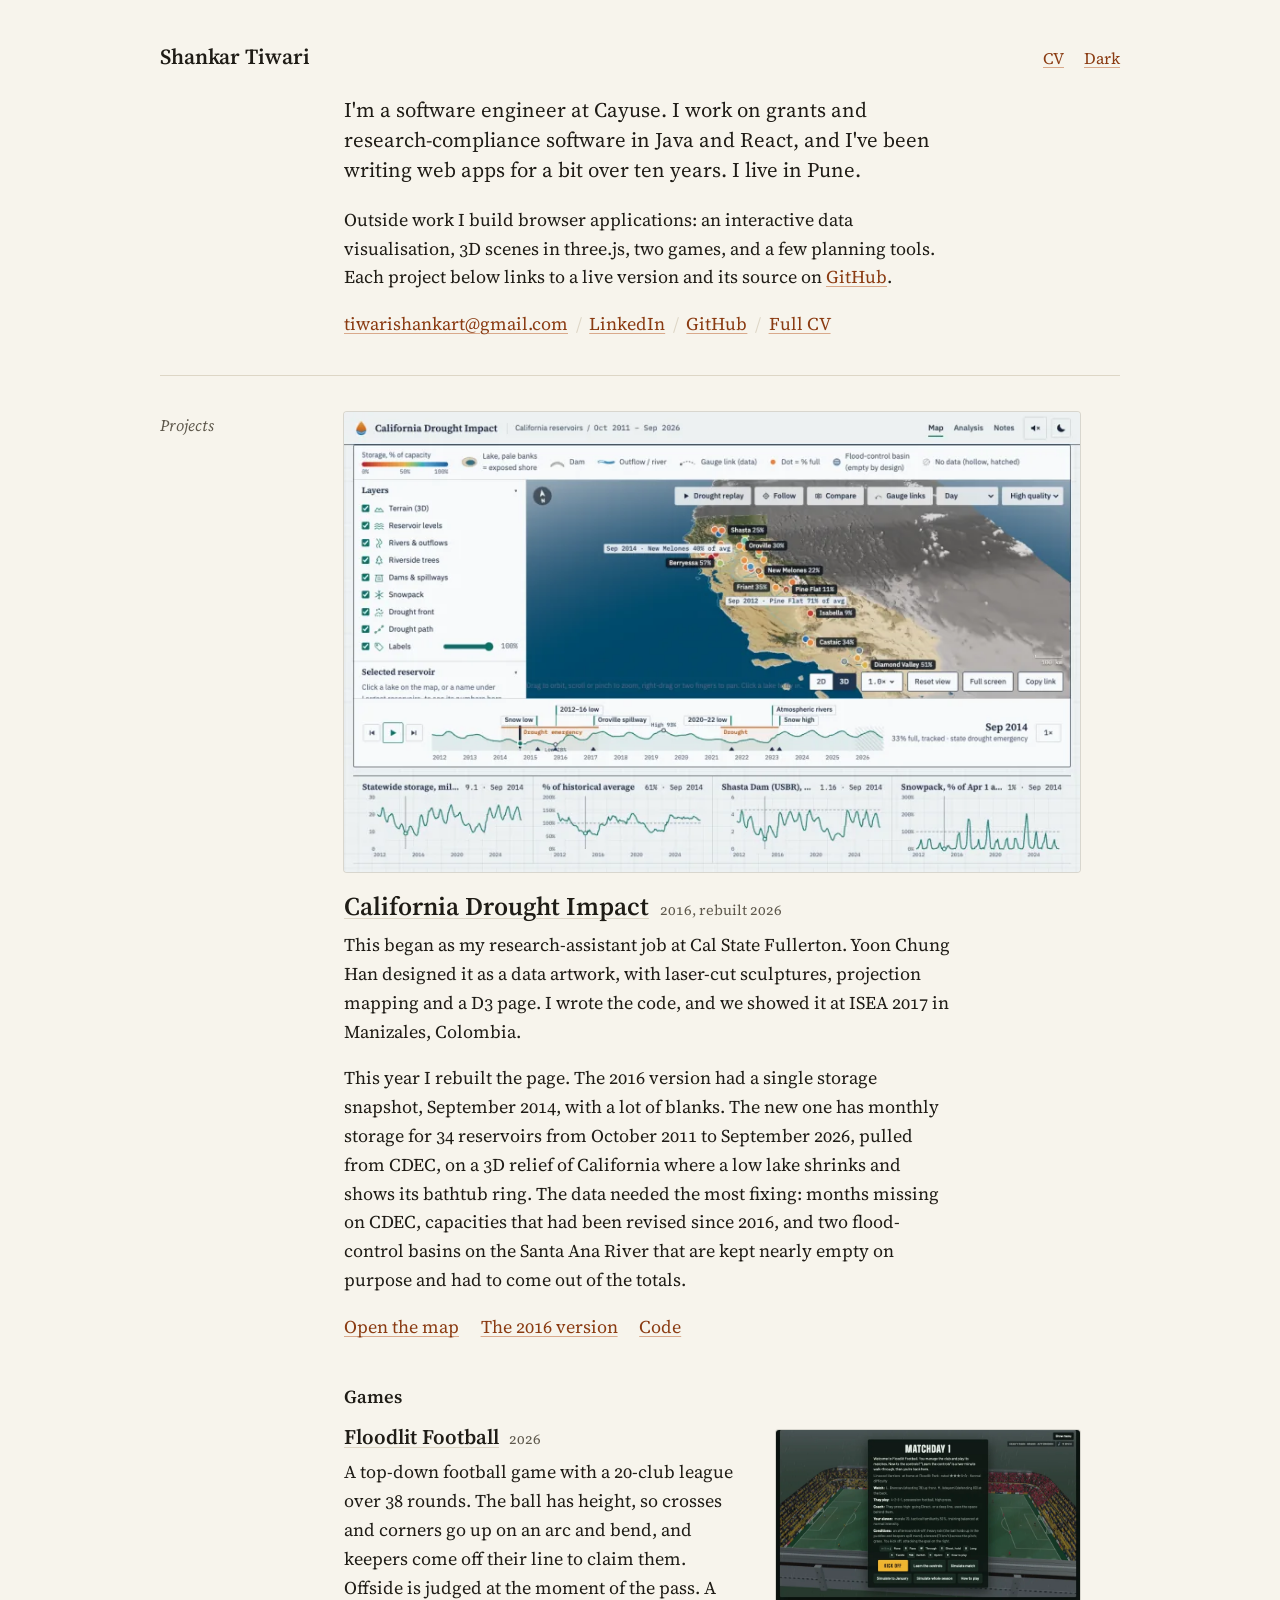
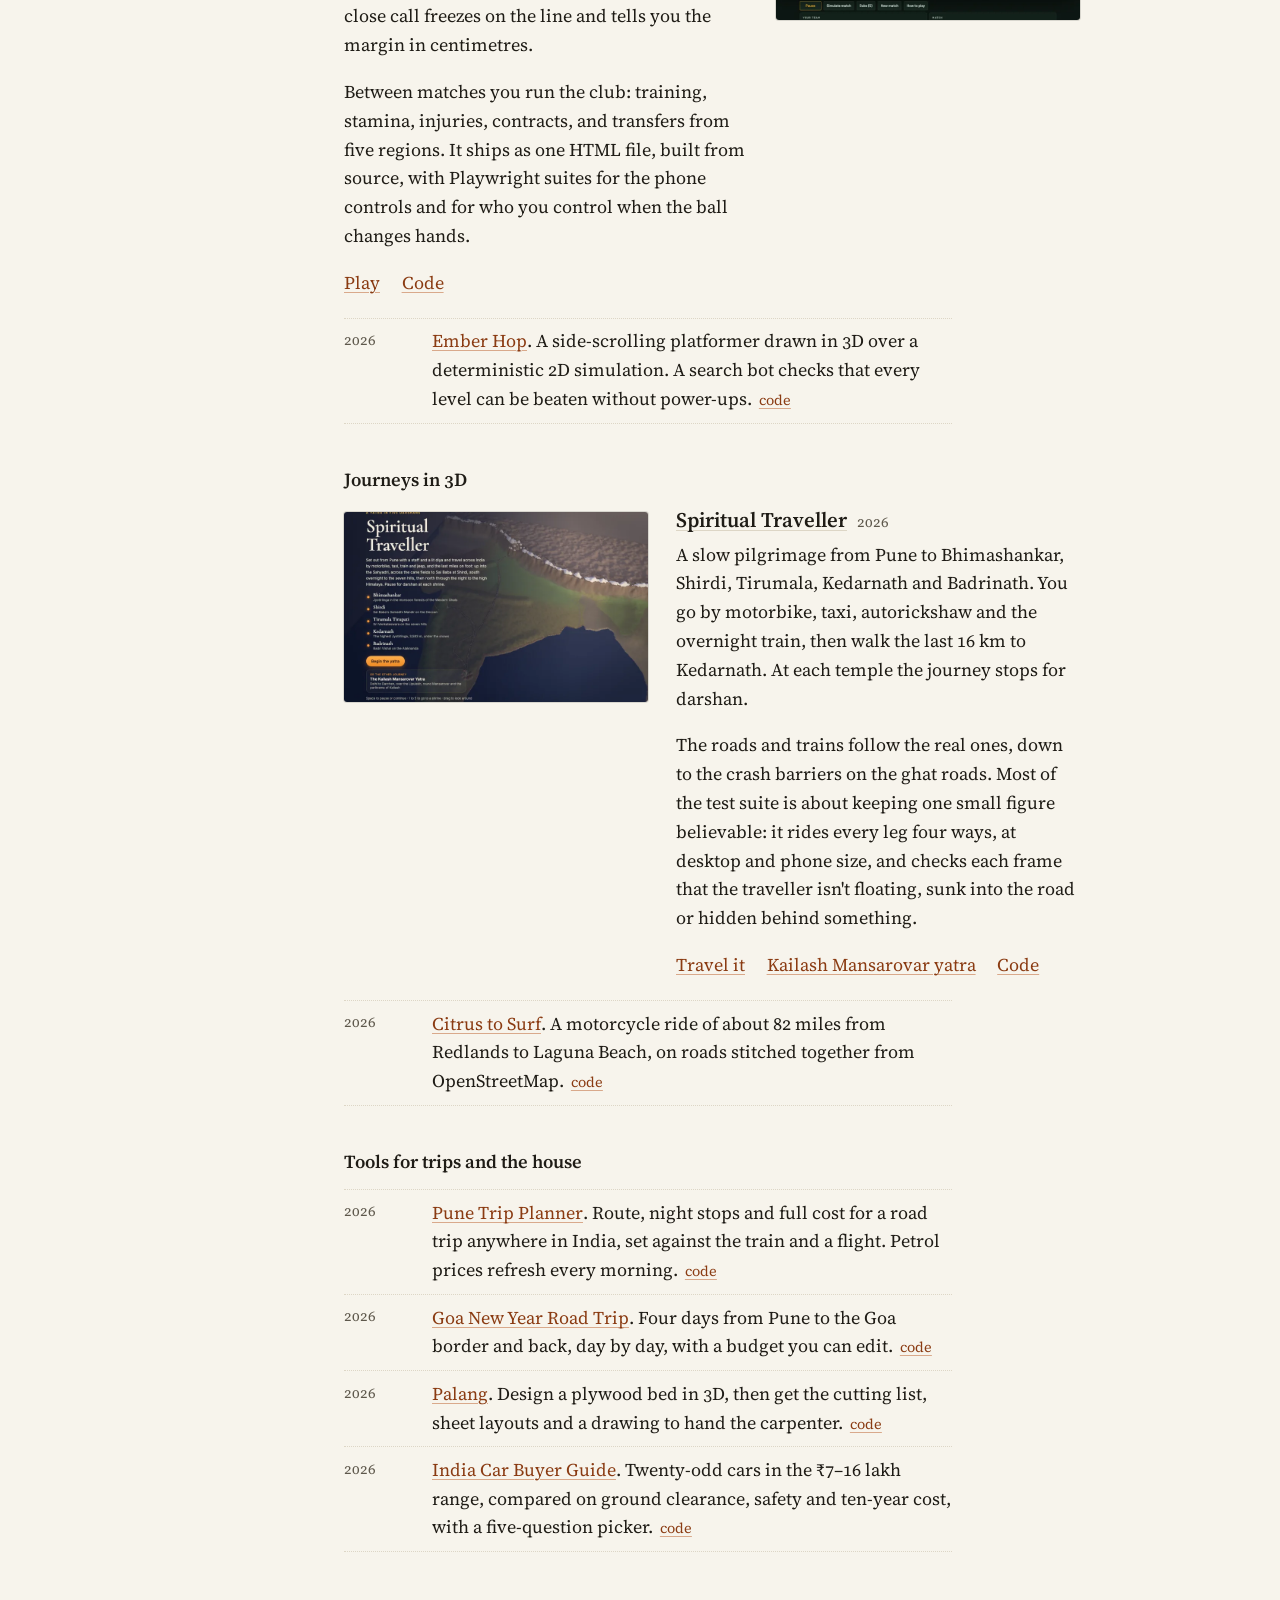
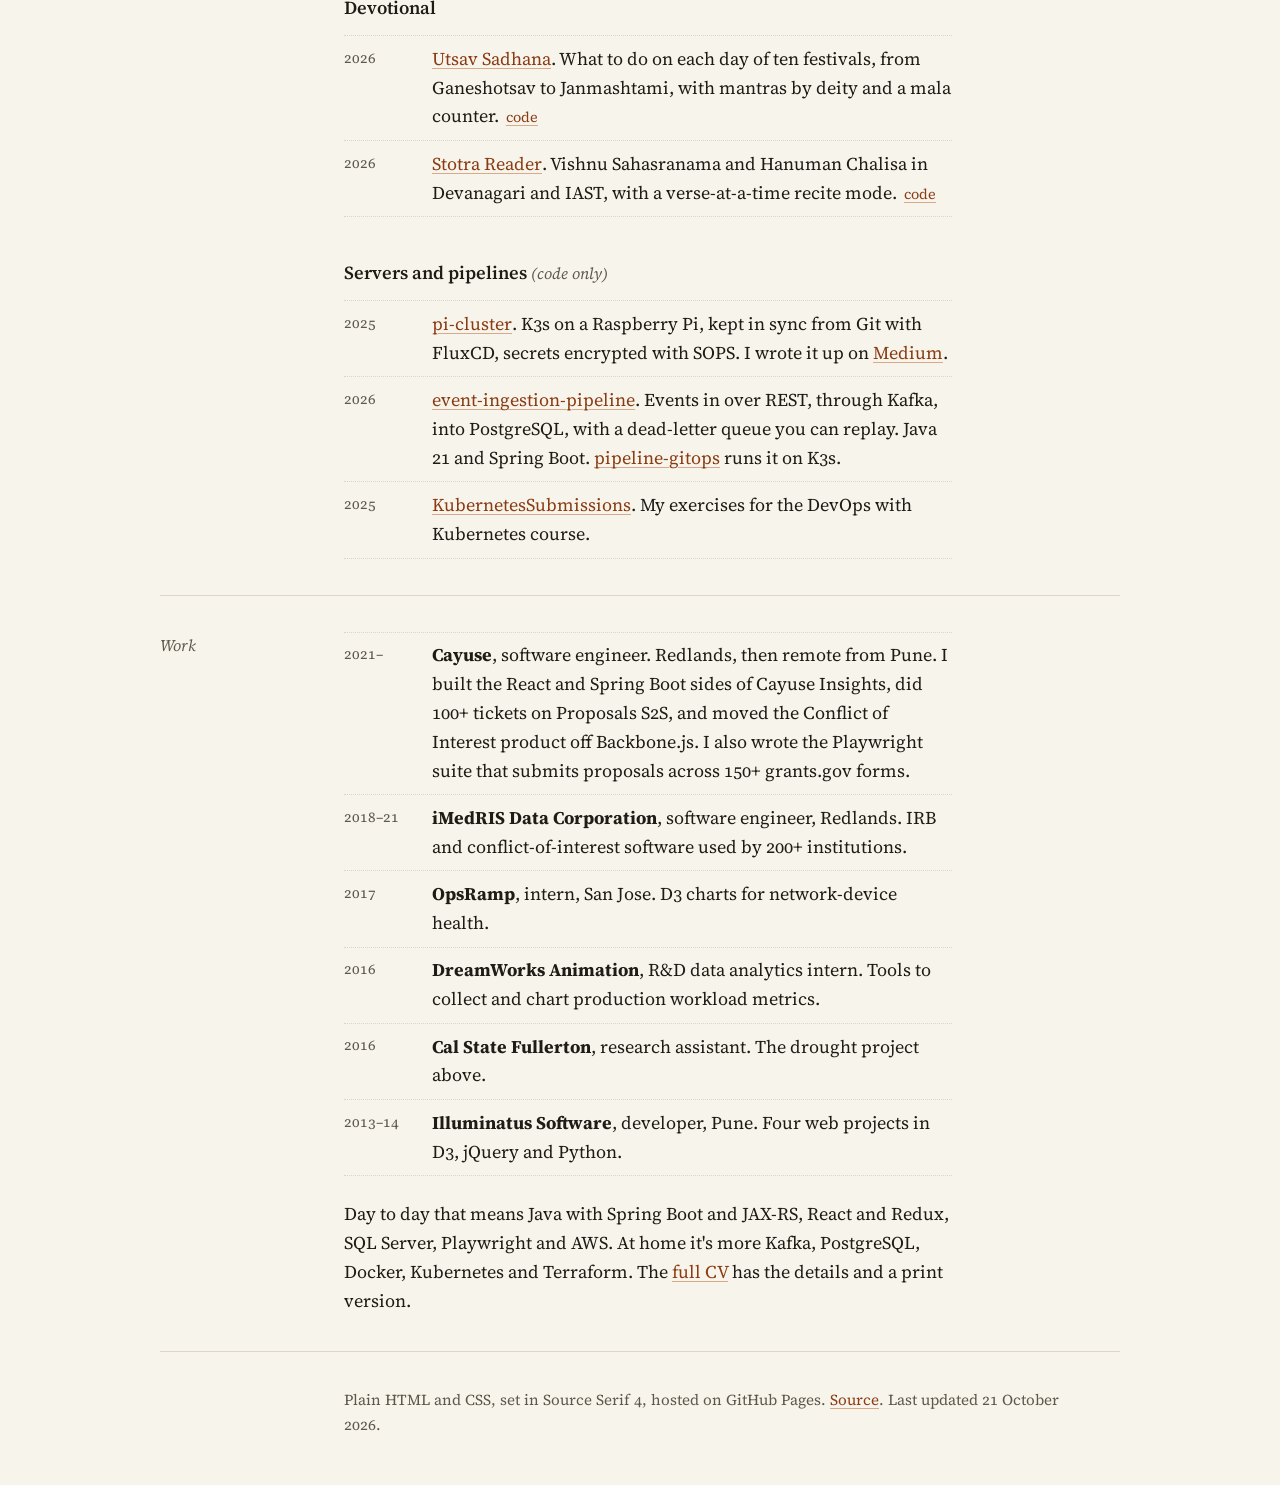
==== index.html @ fbc5b107 "Floodlit Football second after the drought map; drop the Currently line" ====
<!DOCTYPE html>
<html lang="en">
<head>
    <meta charset="UTF-8">
    <meta name="viewport" content="width=device-width, initial-scale=1.0">
    <title>Shankar Tiwari</title>
    <meta name="description" content="Shankar Tiwari, software engineer in Pune. Java and React at work; browser games, 3D journeys and small tools at home.">
    <meta property="og:title" content="Shankar Tiwari">
    <meta property="og:description" content="Software engineer in Pune. Java and React at work; browser games, 3D journeys and small tools at home.">
    <meta property="og:type" content="website">
    <meta property="og:url" content="https://tiwari91.github.io/resume/">
    <meta name="twitter:card" content="summary">
    <meta name="theme-color" content="#f7f4ec" media="(prefers-color-scheme: light)">
    <meta name="theme-color" content="#17150f" media="(prefers-color-scheme: dark)">
    <link rel="icon" type="image/svg+xml" href="favicon.svg">
    <script>try{var t=localStorage.getItem('theme');if(t==='light'||t==='dark')document.documentElement.setAttribute('data-theme',t);}catch(e){}</script>
    <link rel="preconnect" href="https://fonts.googleapis.com">
    <link rel="preconnect" href="https://fonts.gstatic.com" crossorigin>
    <link rel="stylesheet" href="https://fonts.googleapis.com/css2?family=Source+Serif+4:ital,opsz,wght@0,8..60,400;0,8..60,600;1,8..60,400&display=swap">
    <link rel="stylesheet" href="style.css">
</head>
<body>
<a class="skip-link" href="#main">Skip to content</a>

<div class="page">
    <header class="masthead">
        <p class="name"><a href="./">Shankar Tiwari</a></p>
        <nav class="masthead-links" aria-label="Site">
            <a href="cv.html">CV</a>
            <button class="theme-toggle" id="themeToggle" type="button">Dark</button>
        </nav>
    </header>

    <main id="main">
        <section class="block intro" aria-label="About">
            <div class="label" aria-hidden="true"></div>
            <div class="body">
                <p class="lede">I'm a software engineer at Cayuse. I work on grants and research-compliance software in Java and React, and I've been writing web apps for a bit over ten years. I live in Pune.</p>
                <p>Outside work I build browser applications: an interactive data visualisation, 3D scenes in three.js, two games, and a few planning tools. Each project below links to a live version and its source on <a href="https://github.com/tiwari91/" target="_blank" rel="noopener noreferrer">GitHub<span class="visually-hidden"> (opens in new tab)</span></a>.</p>
                <p class="contact"><a href="mailto:tiwarishankart@gmail.com">tiwarishankart@gmail.com</a> <span aria-hidden="true">/</span> <a href="https://www.linkedin.com/in/shankatiwari91/" target="_blank" rel="noopener noreferrer">LinkedIn<span class="visually-hidden"> (opens in new tab)</span></a> <span aria-hidden="true">/</span> <a href="https://github.com/tiwari91/" target="_blank" rel="noopener noreferrer">GitHub<span class="visually-hidden"> (opens in new tab)</span></a> <span aria-hidden="true">/</span> <a href="cv.html">Full CV</a></p>
            </div>
        </section>

        <section class="block" aria-labelledby="h-projects">
            <h2 class="label" id="h-projects">Projects</h2>
            <div class="body">

                <article class="lead">
                    <a class="shot-link" href="https://tiwari91.github.io/interactiveViz/" tabindex="-1" aria-hidden="true" target="_blank" rel="noopener noreferrer">
                        <img src="assets/shots/interactiveViz.webp" width="800" height="500" decoding="async"
                             alt="">
                    </a>
                    <h3><a href="https://tiwari91.github.io/interactiveViz/" target="_blank" rel="noopener noreferrer">California Drought Impact<span class="visually-hidden"> (opens in new tab)</span></a> <span class="year">2016, rebuilt 2026</span></h3>
                    <p>This began as my research-assistant job at Cal State Fullerton. Yoon Chung Han designed it as a data artwork, with laser-cut sculptures, projection mapping and a D3 page. I wrote the code, and we showed it at ISEA 2017 in Manizales, Colombia.</p>
                    <p>This year I rebuilt the page. The 2016 version had a single storage snapshot, September 2014, with a lot of blanks. The new one has monthly storage for 34 reservoirs from October 2011 to September 2026, pulled from CDEC, on a 3D relief of California where a low lake shrinks and shows its bathtub ring. The data needed the most fixing: months missing on CDEC, capacities that had been revised since 2016, and two flood-control basins on the Santa Ana River that are kept nearly empty on purpose and had to come out of the totals.</p>
                    <p class="links"><a href="https://tiwari91.github.io/interactiveViz/" target="_blank" rel="noopener noreferrer">Open the map<span class="visually-hidden"> (opens in new tab)</span></a> <a href="https://tiwari91.github.io/interactiveViz/legacy/" target="_blank" rel="noopener noreferrer">The 2016 version<span class="visually-hidden"> (opens in new tab)</span></a> <a href="https://github.com/tiwari91/interactiveViz" target="_blank" rel="noopener noreferrer">Code<span class="visually-hidden"> (opens in new tab)</span></a></p>
                </article>

                <h3 class="group">Games</h3>
                <article class="feature">
                    <div class="feature-text">
                        <h4><a href="https://tiwari91.github.io/floodlit-football/" target="_blank" rel="noopener noreferrer">Floodlit Football<span class="visually-hidden"> (opens in new tab)</span></a> <span class="year">2026</span></h4>
                        <p>A top-down football game with a 20-club league over 38 rounds. The ball has height, so crosses and corners go up on an arc and bend, and keepers come off their line to claim them. Offside is judged at the moment of the pass. A close call freezes on the line and tells you the margin in centimetres.</p>
                        <p>Between matches you run the club: training, stamina, injuries, contracts, and transfers from five regions. It ships as one HTML file, built from source, with Playwright suites for the phone controls and for who you control when the ball changes hands.</p>
                        <p class="links"><a href="https://tiwari91.github.io/floodlit-football/" target="_blank" rel="noopener noreferrer">Play<span class="visually-hidden"> (opens in new tab)</span></a> <a href="https://github.com/tiwari91/floodlit-football" target="_blank" rel="noopener noreferrer">Code<span class="visually-hidden"> (opens in new tab)</span></a></p>
                    </div>
                    <a class="shot-link" href="https://tiwari91.github.io/floodlit-football/" tabindex="-1" aria-hidden="true" target="_blank" rel="noopener noreferrer">
                        <img src="assets/shots/floodlit-football.webp" width="800" height="500" loading="lazy" decoding="async" alt="">
                    </a>
                </article>
                <ul class="rows">
                    <li>
                        <span class="year">2026</span>
                        <div><a href="https://tiwari91.github.io/ember-hop/" target="_blank" rel="noopener noreferrer">Ember Hop<span class="visually-hidden"> (opens in new tab)</span></a>. A side-scrolling platformer drawn in 3D over a deterministic 2D simulation. A search bot checks that every level can be beaten without power-ups. <a class="code" href="https://github.com/tiwari91/ember-hop" target="_blank" rel="noopener noreferrer">code<span class="visually-hidden"> (opens in new tab)</span></a></div>
                    </li>
                </ul>

                <h3 class="group">Journeys in 3D</h3>
                <article class="feature flip">
                    <div class="feature-text">
                        <h4><a href="https://tiwari91.github.io/spiritual-traveller/" target="_blank" rel="noopener noreferrer">Spiritual Traveller<span class="visually-hidden"> (opens in new tab)</span></a> <span class="year">2026</span></h4>
                        <p>A slow pilgrimage from Pune to Bhimashankar, Shirdi, Tirumala, Kedarnath and Badrinath. You go by motorbike, taxi, autorickshaw and the overnight train, then walk the last 16 km to Kedarnath. At each temple the journey stops for darshan.</p>
                        <p>The roads and trains follow the real ones, down to the crash barriers on the ghat roads. Most of the test suite is about keeping one small figure believable: it rides every leg four ways, at desktop and phone size, and checks each frame that the traveller isn't floating, sunk into the road or hidden behind something.</p>
                        <p class="links"><a href="https://tiwari91.github.io/spiritual-traveller/" target="_blank" rel="noopener noreferrer">Travel it<span class="visually-hidden"> (opens in new tab)</span></a> <a href="https://tiwari91.github.io/spiritual-traveller/kailash.html" target="_blank" rel="noopener noreferrer">Kailash Mansarovar yatra<span class="visually-hidden"> (opens in new tab)</span></a> <a href="https://github.com/tiwari91/spiritual-traveller" target="_blank" rel="noopener noreferrer">Code<span class="visually-hidden"> (opens in new tab)</span></a></p>
                    </div>
                    <a class="shot-link" href="https://tiwari91.github.io/spiritual-traveller/" tabindex="-1" aria-hidden="true" target="_blank" rel="noopener noreferrer">
                        <img src="assets/shots/spiritual-traveller.webp" width="800" height="500" loading="lazy" decoding="async" alt="">
                    </a>
                </article>
                <ul class="rows">
                    <li>
                        <span class="year">2026</span>
                        <div><a href="https://tiwari91.github.io/socal-ride/" target="_blank" rel="noopener noreferrer">Citrus to Surf<span class="visually-hidden"> (opens in new tab)</span></a>. A motorcycle ride of about 82 miles from Redlands to Laguna Beach, on roads stitched together from OpenStreetMap. <a class="code" href="https://github.com/tiwari91/socal-ride" target="_blank" rel="noopener noreferrer">code<span class="visually-hidden"> (opens in new tab)</span></a></div>
                    </li>
                </ul>

                <h3 class="group">Tools for trips and the house</h3>
                <ul class="rows">
                    <li>
                        <span class="year">2026</span>
                        <div><a href="https://tiwari91.github.io/pune-trip-planner/" target="_blank" rel="noopener noreferrer">Pune Trip Planner<span class="visually-hidden"> (opens in new tab)</span></a>. Route, night stops and full cost for a road trip anywhere in India, set against the train and a flight. Petrol prices refresh every morning. <a class="code" href="https://github.com/tiwari91/pune-trip-planner" target="_blank" rel="noopener noreferrer">code<span class="visually-hidden"> (opens in new tab)</span></a></div>
                    </li>
                    <li>
                        <span class="year">2026</span>
                        <div><a href="https://tiwari91.github.io/goa-new-year-trip/" target="_blank" rel="noopener noreferrer">Goa New Year Road Trip<span class="visually-hidden"> (opens in new tab)</span></a>. Four days from Pune to the Goa border and back, day by day, with a budget you can edit. <a class="code" href="https://github.com/tiwari91/goa-new-year-trip" target="_blank" rel="noopener noreferrer">code<span class="visually-hidden"> (opens in new tab)</span></a></div>
                    </li>
                    <li>
                        <span class="year">2026</span>
                        <div><a href="https://tiwari91.github.io/bed-designer/" target="_blank" rel="noopener noreferrer">Palang<span class="visually-hidden"> (opens in new tab)</span></a>. Design a plywood bed in 3D, then get the cutting list, sheet layouts and a drawing to hand the carpenter. <a class="code" href="https://github.com/tiwari91/bed-designer" target="_blank" rel="noopener noreferrer">code<span class="visually-hidden"> (opens in new tab)</span></a></div>
                    </li>
                    <li>
                        <span class="year">2026</span>
                        <div><a href="https://tiwari91.github.io/india-car-buyer-guide/" target="_blank" rel="noopener noreferrer">India Car Buyer Guide<span class="visually-hidden"> (opens in new tab)</span></a>. Twenty-odd cars in the ₹7&ndash;16 lakh range, compared on ground clearance, safety and ten-year cost, with a five-question picker. <a class="code" href="https://github.com/tiwari91/india-car-buyer-guide" target="_blank" rel="noopener noreferrer">code<span class="visually-hidden"> (opens in new tab)</span></a></div>
                    </li>
                </ul>

                <h3 class="group">Devotional</h3>
                <ul class="rows">
                    <li>
                        <span class="year">2026</span>
                        <div><a href="https://tiwari91.github.io/utsav-sadhana/" target="_blank" rel="noopener noreferrer">Utsav Sadhana<span class="visually-hidden"> (opens in new tab)</span></a>. What to do on each day of ten festivals, from Ganeshotsav to Janmashtami, with mantras by deity and a mala counter. <a class="code" href="https://github.com/tiwari91/utsav-sadhana" target="_blank" rel="noopener noreferrer">code<span class="visually-hidden"> (opens in new tab)</span></a></div>
                    </li>
                    <li>
                        <span class="year">2026</span>
                        <div><a href="https://tiwari91.github.io/stotra-reader/" target="_blank" rel="noopener noreferrer">Stotra Reader<span class="visually-hidden"> (opens in new tab)</span></a>. Vishnu Sahasranama and Hanuman Chalisa in Devanagari and IAST, with a verse-at-a-time recite mode. <a class="code" href="https://github.com/tiwari91/stotra-reader" target="_blank" rel="noopener noreferrer">code<span class="visually-hidden"> (opens in new tab)</span></a></div>
                    </li>
                </ul>

                <h3 class="group">Servers and pipelines <span class="aside">(code only)</span></h3>
                <ul class="rows">
                    <li>
                        <span class="year">2025</span>
                        <div><a href="https://github.com/tiwari91/pi-cluster" target="_blank" rel="noopener noreferrer">pi-cluster<span class="visually-hidden"> (opens in new tab)</span></a>. K3s on a Raspberry Pi, kept in sync from Git with FluxCD, secrets encrypted with SOPS. I wrote it up on <a href="https://aws.plainenglish.io/from-zero-to-gitops-building-a-k3s-homelab-on-a-raspberry-pi-with-flux-sops-5f90ad8e783c" target="_blank" rel="noopener noreferrer">Medium<span class="visually-hidden"> (opens in new tab)</span></a>.</div>
                    </li>
                    <li>
                        <span class="year">2026</span>
                        <div><a href="https://github.com/tiwari91/event-ingestion-pipeline" target="_blank" rel="noopener noreferrer">event-ingestion-pipeline<span class="visually-hidden"> (opens in new tab)</span></a>. Events in over REST, through Kafka, into PostgreSQL, with a dead-letter queue you can replay. Java 21 and Spring Boot. <a href="https://github.com/tiwari91/pipeline-gitops" target="_blank" rel="noopener noreferrer">pipeline-gitops<span class="visually-hidden"> (opens in new tab)</span></a> runs it on K3s.</div>
                    </li>
                    <li>
                        <span class="year">2025</span>
                        <div><a href="https://github.com/tiwari91/KubernetesSubmissions" target="_blank" rel="noopener noreferrer">KubernetesSubmissions<span class="visually-hidden"> (opens in new tab)</span></a>. My exercises for the DevOps with Kubernetes course.</div>
                    </li>
                </ul>
            </div>
        </section>

        <section class="block" aria-labelledby="h-work">
            <h2 class="label" id="h-work">Work</h2>
            <div class="body">
                <ul class="rows work">
                    <li>
                        <span class="year">2021&ndash;</span>
                        <div><strong>Cayuse</strong>, software engineer. Redlands, then remote from Pune. I built the React and Spring Boot sides of Cayuse Insights, did 100+ tickets on Proposals S2S, and moved the Conflict of Interest product off Backbone.js. I also wrote the Playwright suite that submits proposals across 150+ grants.gov forms.</div>
                    </li>
                    <li>
                        <span class="year">2018&ndash;21</span>
                        <div><strong>iMedRIS Data Corporation</strong>, software engineer, Redlands. IRB and conflict-of-interest software used by 200+ institutions.</div>
                    </li>
                    <li>
                        <span class="year">2017</span>
                        <div><strong>OpsRamp</strong>, intern, San Jose. D3 charts for network-device health.</div>
                    </li>
                    <li>
                        <span class="year">2016</span>
                        <div><strong>DreamWorks Animation</strong>, R&amp;D data analytics intern. Tools to collect and chart production workload metrics.</div>
                    </li>
                    <li>
                        <span class="year">2016</span>
                        <div><strong>Cal State Fullerton</strong>, research assistant. The drought project above.</div>
                    </li>
                    <li>
                        <span class="year">2013&ndash;14</span>
                        <div><strong>Illuminatus Software</strong>, developer, Pune. Four web projects in D3, jQuery and Python.</div>
                    </li>
                </ul>
                <p>Day to day that means Java with Spring Boot and JAX-RS, React and Redux, SQL Server, Playwright and AWS. At home it's more Kafka, PostgreSQL, Docker, Kubernetes and Terraform. The <a href="cv.html">full CV</a> has the details and a print version.</p>
            </div>
        </section>
    </main>

    <footer class="block colophon">
        <div class="label" aria-hidden="true"></div>
        <p class="body">Plain HTML and CSS, set in Source Serif 4, hosted on GitHub Pages. <a href="https://github.com/tiwari91/resume" target="_blank" rel="noopener noreferrer">Source<span class="visually-hidden"> (opens in new tab)</span></a>. Last updated 21 October 2026.</p>
    </footer>
</div>

<script src="theme.js"></script>
</body>
</html>
---- style.css ----
/* Shared styles for index.html, cv.html and 404.html. */

:root {
    --bg: #f7f4ec;
    --text: #1f1c16;
    --muted: #5e584c;
    --rule: #ddd6c6;
    --link: #8a3b12;
    --link-line: #d9a98b;
    --shot-edge: rgba(31, 28, 22, .14);
    --measure: 38rem;
    color-scheme: light;
}

@media (prefers-color-scheme: dark) {
    :root:not([data-theme="light"]) {
        --bg: #17150f;
        --text: #e9e3d4;
        --muted: #aaa392;
        --rule: #36322a;
        --link: #eaa77d;
        --link-line: #7b5038;
        --shot-edge: rgba(233, 227, 212, .14);
        color-scheme: dark;
    }
}

:root[data-theme="dark"] {
    --bg: #17150f;
    --text: #e9e3d4;
    --muted: #aaa392;
    --rule: #36322a;
    --link: #eaa77d;
    --link-line: #7b5038;
    --shot-edge: rgba(233, 227, 212, .14);
    color-scheme: dark;
}

*, *::before, *::after { box-sizing: border-box; }

html { -webkit-text-size-adjust: 100%; }

body {
    margin: 0;
    background: var(--bg);
    color: var(--text);
    font-family: "Source Serif 4", "Iowan Old Style", "Palatino Linotype", Palatino, Georgia, serif;
    font-optical-sizing: auto;
    font-size: 18px;
    line-height: 1.6;
    font-variant-numeric: oldstyle-nums;
    -webkit-font-smoothing: antialiased;
}

a {
    color: var(--link);
    text-decoration: underline;
    text-decoration-color: var(--link-line);
    text-decoration-thickness: 1px;
    text-underline-offset: 3px;
}
a:hover { text-decoration-color: currentColor; }

:focus-visible { outline: 2px solid var(--link); outline-offset: 3px; }

img { max-width: 100%; height: auto; display: block; }

p { margin: 0 0 1em; }

h1, h2, h3, h4 { font-weight: 600; line-height: 1.25; margin: 0; }

.skip-link {
    position: absolute;
    left: 16px;
    top: -48px;
    background: var(--text);
    color: var(--bg);
    padding: 8px 12px;
    z-index: 10;
}
.skip-link:focus { top: 12px; }

.visually-hidden {
    position: absolute; width: 1px; height: 1px; overflow: hidden;
    clip: rect(0 0 0 0); white-space: nowrap;
}

/* Page frame: a narrow label column on the left, text on the right. */

.page {
    max-width: 62rem;
    margin: 0 auto;
    padding: 0 16px;
}

.masthead {
    display: flex;
    align-items: baseline;
    justify-content: space-between;
    gap: 1rem;
    padding: 2.5rem 0 .5rem;
}

.name { margin: 0; font-size: 1.35rem; font-weight: 600; letter-spacing: -.005em; }
.name a { color: var(--text); text-decoration: none; }

.masthead-links { display: flex; gap: 1.25rem; align-items: baseline; font-size: 1rem; }

.theme-toggle {
    font: inherit;
    color: var(--link);
    background: none;
    border: 0;
    padding: 0;
    cursor: pointer;
    text-decoration: underline;
    text-decoration-color: var(--link-line);
    text-underline-offset: 3px;
}
.theme-toggle:hover { text-decoration-color: currentColor; }

.block {
    display: grid;
    grid-template-columns: 9rem minmax(0, 1fr);
    column-gap: 2.5rem;
    padding: 2.25rem 0;
    border-top: 1px solid var(--rule);
}
.block.intro { border-top: 0; padding-top: .75rem; }

.label {
    font-size: 1rem;
    font-weight: 400;
    font-style: italic;
    color: var(--muted);
    padding-top: .2rem;
}

.body { max-width: 46rem; }
.body > :last-child, .feature-text > :last-child { margin-bottom: 0; }
.body > p, .rows, .feature-text, .lead p { max-width: var(--measure); }

.lede { font-size: 1.3rem; line-height: 1.45; }
.now { color: var(--text); }
.now em { color: var(--muted); }
.contact { margin-bottom: 0; }
.contact span { color: var(--rule); margin: 0 .2em; }

/* Projects */

.year {
    color: var(--muted);
    font-weight: 400;
    font-size: .9rem;
    white-space: nowrap;
}
h3 .year, h4 .year { margin-left: .35em; }

.shot-link { display: block; }
.shot-link img {
    border-radius: 3px;
    box-shadow: 0 0 0 1px var(--shot-edge);
}

.lead { margin-bottom: 1.5rem; }
.lead .shot-link { margin-bottom: 1.1rem; }
.lead h3 { font-size: 1.6rem; margin-bottom: .6rem; }
.lead h3 a, .feature h4 a { color: var(--text); text-decoration-color: var(--rule); }
.lead h3 a:hover, .feature h4 a:hover { text-decoration-color: currentColor; }

.links a { margin-right: 1.1rem; white-space: nowrap; }
.links { margin-bottom: 0; }

.group {
    font-size: 1.15rem;
    margin: 2.75rem 0 1rem;
}
.group .aside { font-weight: 400; color: var(--muted); font-style: italic; font-size: 1rem; }

.feature {
    display: grid;
    grid-template-columns: minmax(0, 1fr) 19rem;
    gap: 1.75rem;
    align-items: start;
    margin-bottom: 1.25rem;
}
.feature h4 { font-size: 1.3rem; margin-bottom: .5rem; }
.feature .shot-link { margin-top: .35rem; }
.feature.flip { grid-template-columns: 19rem minmax(0, 1fr); }
.feature.flip .shot-link { order: -1; }

.rows { list-style: none; margin: 0; padding: 0; }
.rows li {
    display: grid;
    grid-template-columns: 4.5rem minmax(0, 1fr);
    gap: 1rem;
    padding: .55rem 0;
    border-top: 1px dotted var(--rule);
}
.rows li:last-child { border-bottom: 1px dotted var(--rule); }
.rows .year { padding-top: .12rem; }
.rows .code { font-size: .9rem; margin-left: .2em; }
.work { margin-bottom: 1.5rem; }

/* Footer */

.colophon { color: var(--muted); font-size: .95rem; padding-bottom: 3rem; }
.colophon p { margin: 0; }

/* CV page */

.cv-page .body { max-width: 42rem; }
.cv-header h1 { font-size: 2rem; margin-bottom: .25rem; }
.cv-header .role { color: var(--muted); font-style: italic; margin-bottom: .6rem; }
.cv-contact { display: flex; flex-wrap: wrap; gap: .4rem 1.1rem; }
.cv-contact span { color: var(--muted); }
.cv-item { margin-bottom: 1.6rem; }
.cv-item:last-child { margin-bottom: 0; }
.cv-item h3 { font-size: 1.15rem; }
.cv-item .meta { color: var(--muted); font-size: .95rem; margin: .15rem 0 .5rem; }
.cv-item ul { margin: 0; padding-left: 1.1rem; }
.cv-item li { margin-bottom: .45rem; }
.cv-item li::marker { color: var(--muted); }
.cv-page code { font-size: .85em; }
.inline-list { list-style: none; margin: 0; padding: 0; }
.inline-list li { display: inline; }
.inline-list li:not(:last-child)::after { content: ", "; }

/* 404 */
.notfound h1 { font-size: 1.6rem; margin-bottom: .6rem; }

@media (max-width: 760px) {
    body { font-size: 17px; }
    .masthead { padding-top: 1.5rem; }
    .block { grid-template-columns: minmax(0, 1fr); padding: 1.75rem 0; }
    .label:empty { display: none; }
    .label { margin-bottom: .75rem; padding-top: 0; }
    .lede { font-size: 1.15rem; }
    .feature, .feature.flip { grid-template-columns: minmax(0, 1fr); gap: 1rem; }
    .feature .shot-link, .feature.flip .shot-link { order: -1; margin-top: 0; }
    .rows li { grid-template-columns: 3.6rem minmax(0, 1fr); gap: .75rem; }
    .lead h3 { font-size: 1.4rem; }
}

@media (prefers-reduced-motion: reduce) {
    * { scroll-behavior: auto !important; }
}

@media print {
    :root, :root[data-theme="dark"] {
        --bg: #fff; --text: #000; --muted: #333; --rule: #bbb; --link: #000; --link-line: #999;
        color-scheme: light;
    }
    body { font-size: 10.5pt; line-height: 1.45; }
    .no-print, .skip-link, .masthead { display: none !important; }
    .page { max-width: none; padding: 0; }
    .block { grid-template-columns: 7rem minmax(0, 1fr); padding: .8rem 0; break-inside: auto; }
    .cv-item { break-inside: avoid; margin-bottom: .8rem; }
    a { text-decoration: none; }
}
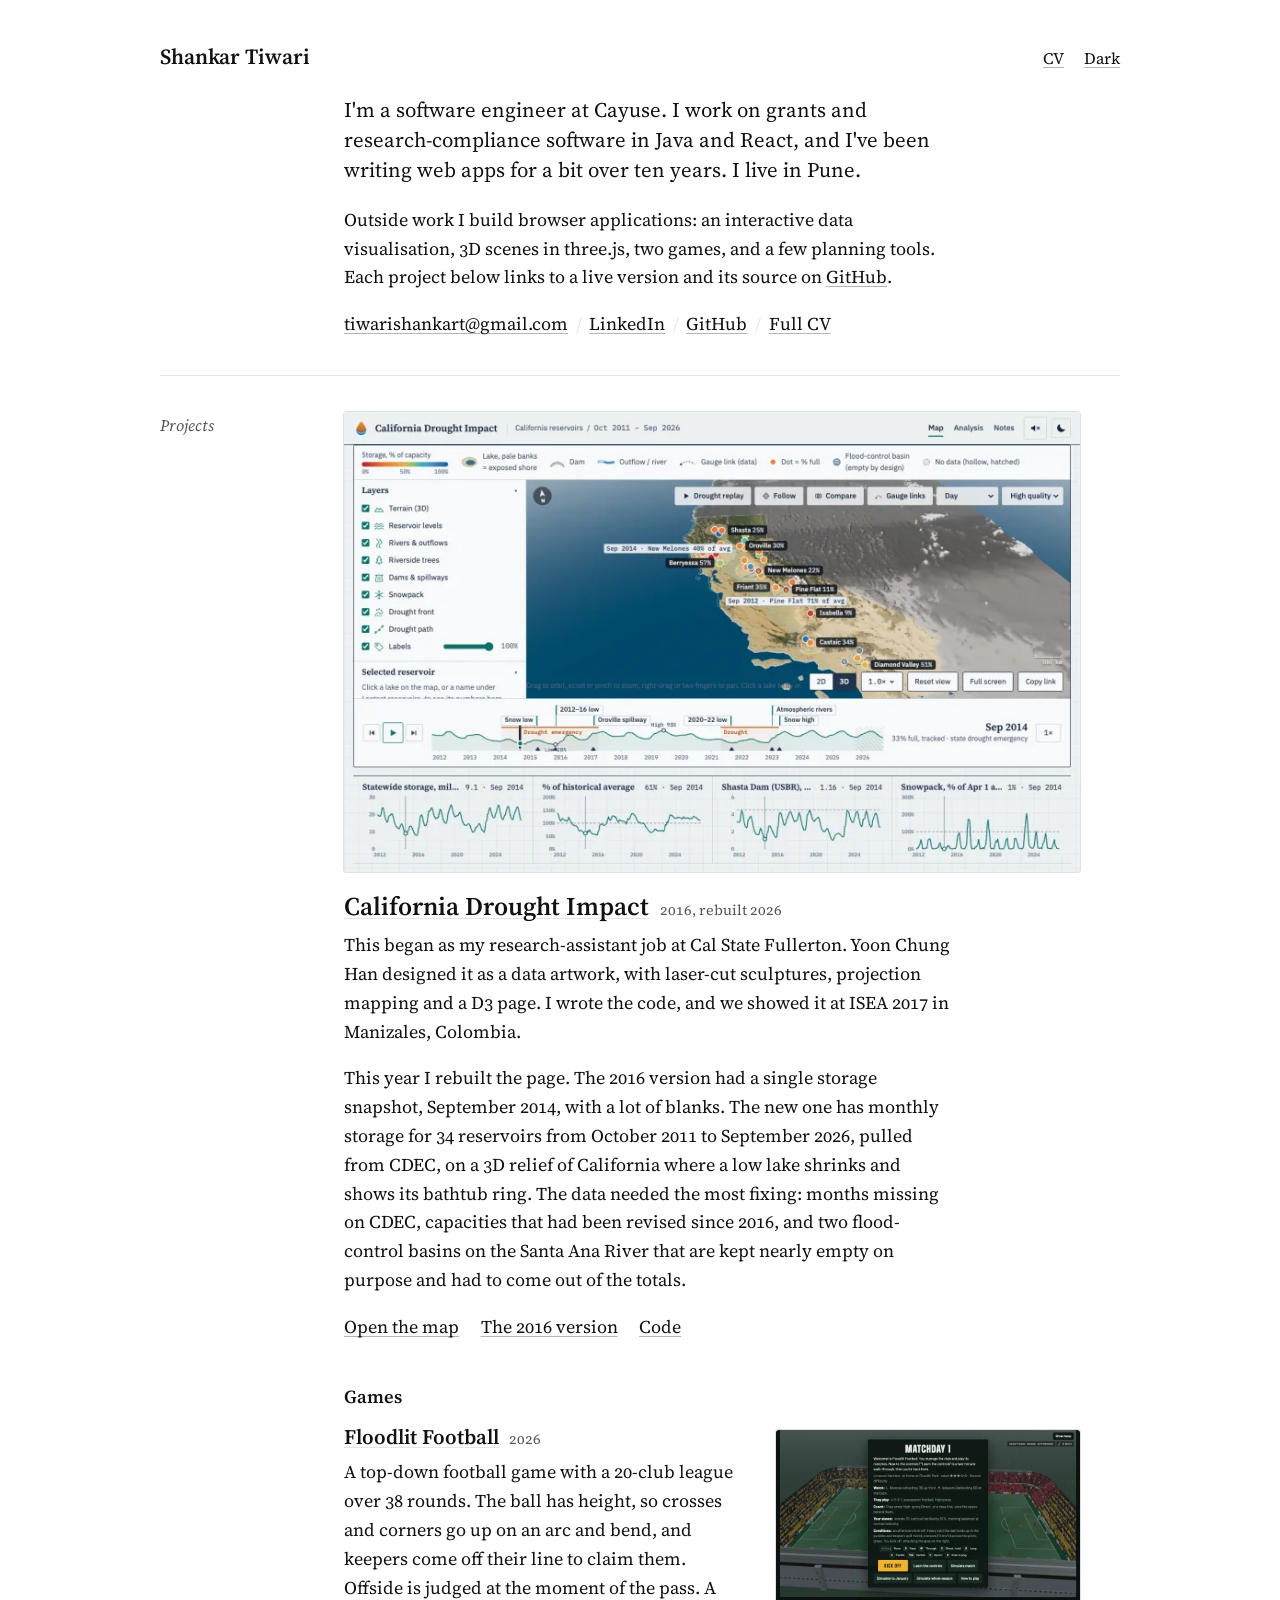
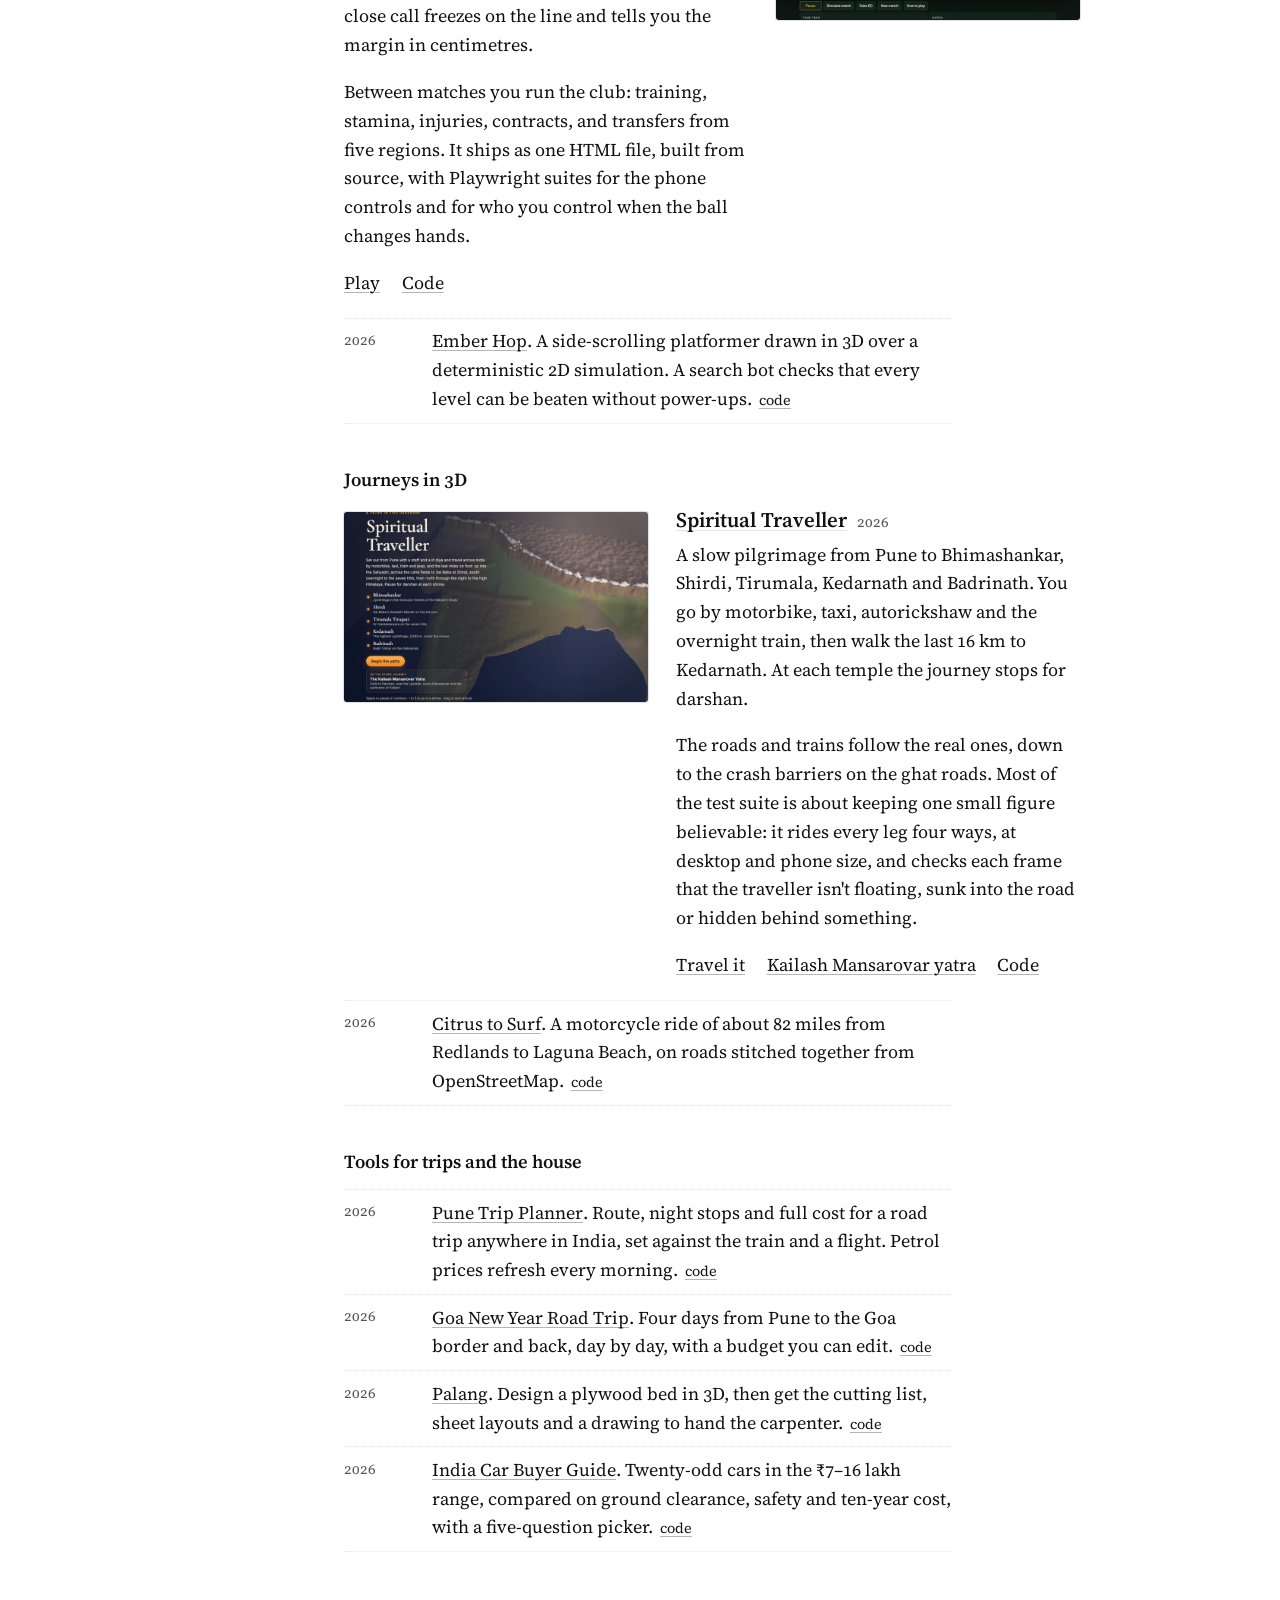
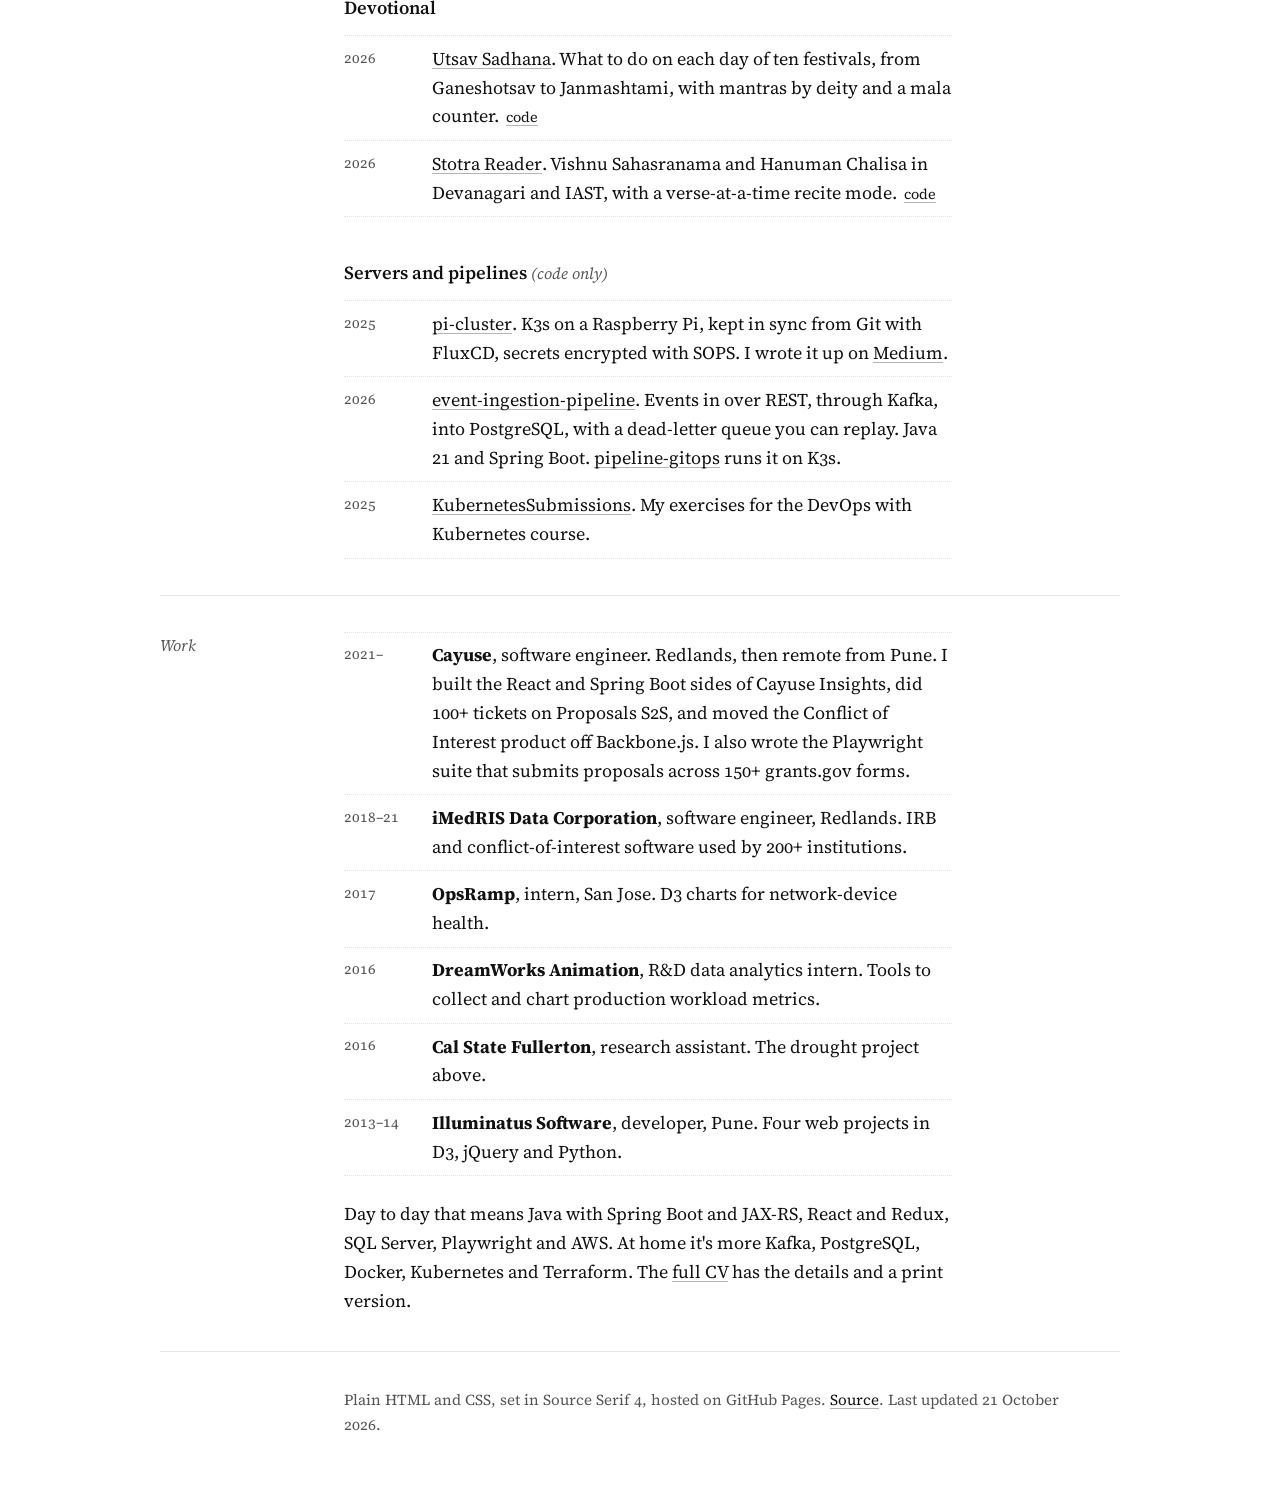
==== commit e2de7220: "Plain white and black colours" ====
--- a/index.html
+++ b/index.html
@@ -10,8 +10,8 @@
     <meta property="og:type" content="website">
     <meta property="og:url" content="https://tiwari91.github.io/resume/">
     <meta name="twitter:card" content="summary">
-    <meta name="theme-color" content="#f7f4ec" media="(prefers-color-scheme: light)">
-    <meta name="theme-color" content="#17150f" media="(prefers-color-scheme: dark)">
+    <meta name="theme-color" content="#ffffff" media="(prefers-color-scheme: light)">
+    <meta name="theme-color" content="#000000" media="(prefers-color-scheme: dark)">
     <link rel="icon" type="image/svg+xml" href="favicon.svg">
     <script>try{var t=localStorage.getItem('theme');if(t==='light'||t==='dark')document.documentElement.setAttribute('data-theme',t);}catch(e){}</script>
     <link rel="preconnect" href="https://fonts.googleapis.com">
--- a/style.css
+++ b/style.css
@@ -1,38 +1,38 @@
 /* Shared styles for index.html, cv.html and 404.html. */
 
 :root {
-    --bg: #f7f4ec;
-    --text: #1f1c16;
-    --muted: #5e584c;
-    --rule: #ddd6c6;
-    --link: #8a3b12;
-    --link-line: #d9a98b;
-    --shot-edge: rgba(31, 28, 22, .14);
+    --bg: #ffffff;
+    --text: #111111;
+    --muted: #555555;
+    --rule: #e5e5e5;
+    --link: #111111;
+    --link-line: #b5b5b5;
+    --shot-edge: rgba(0, 0, 0, .12);
     --measure: 38rem;
     color-scheme: light;
 }
 
 @media (prefers-color-scheme: dark) {
     :root:not([data-theme="light"]) {
-        --bg: #17150f;
-        --text: #e9e3d4;
-        --muted: #aaa392;
-        --rule: #36322a;
-        --link: #eaa77d;
-        --link-line: #7b5038;
-        --shot-edge: rgba(233, 227, 212, .14);
+        --bg: #000000;
+        --text: #f2f2f2;
+        --muted: #a3a3a3;
+        --rule: #262626;
+        --link: #ffffff;
+        --link-line: #5c5c5c;
+        --shot-edge: rgba(255, 255, 255, .14);
         color-scheme: dark;
     }
 }
 
 :root[data-theme="dark"] {
-    --bg: #17150f;
-    --text: #e9e3d4;
-    --muted: #aaa392;
-    --rule: #36322a;
-    --link: #eaa77d;
-    --link-line: #7b5038;
-    --shot-edge: rgba(233, 227, 212, .14);
+    --bg: #000000;
+    --text: #f2f2f2;
+    --muted: #a3a3a3;
+    --rule: #262626;
+    --link: #ffffff;
+    --link-line: #5c5c5c;
+    --shot-edge: rgba(255, 255, 255, .14);
     color-scheme: dark;
 }
 
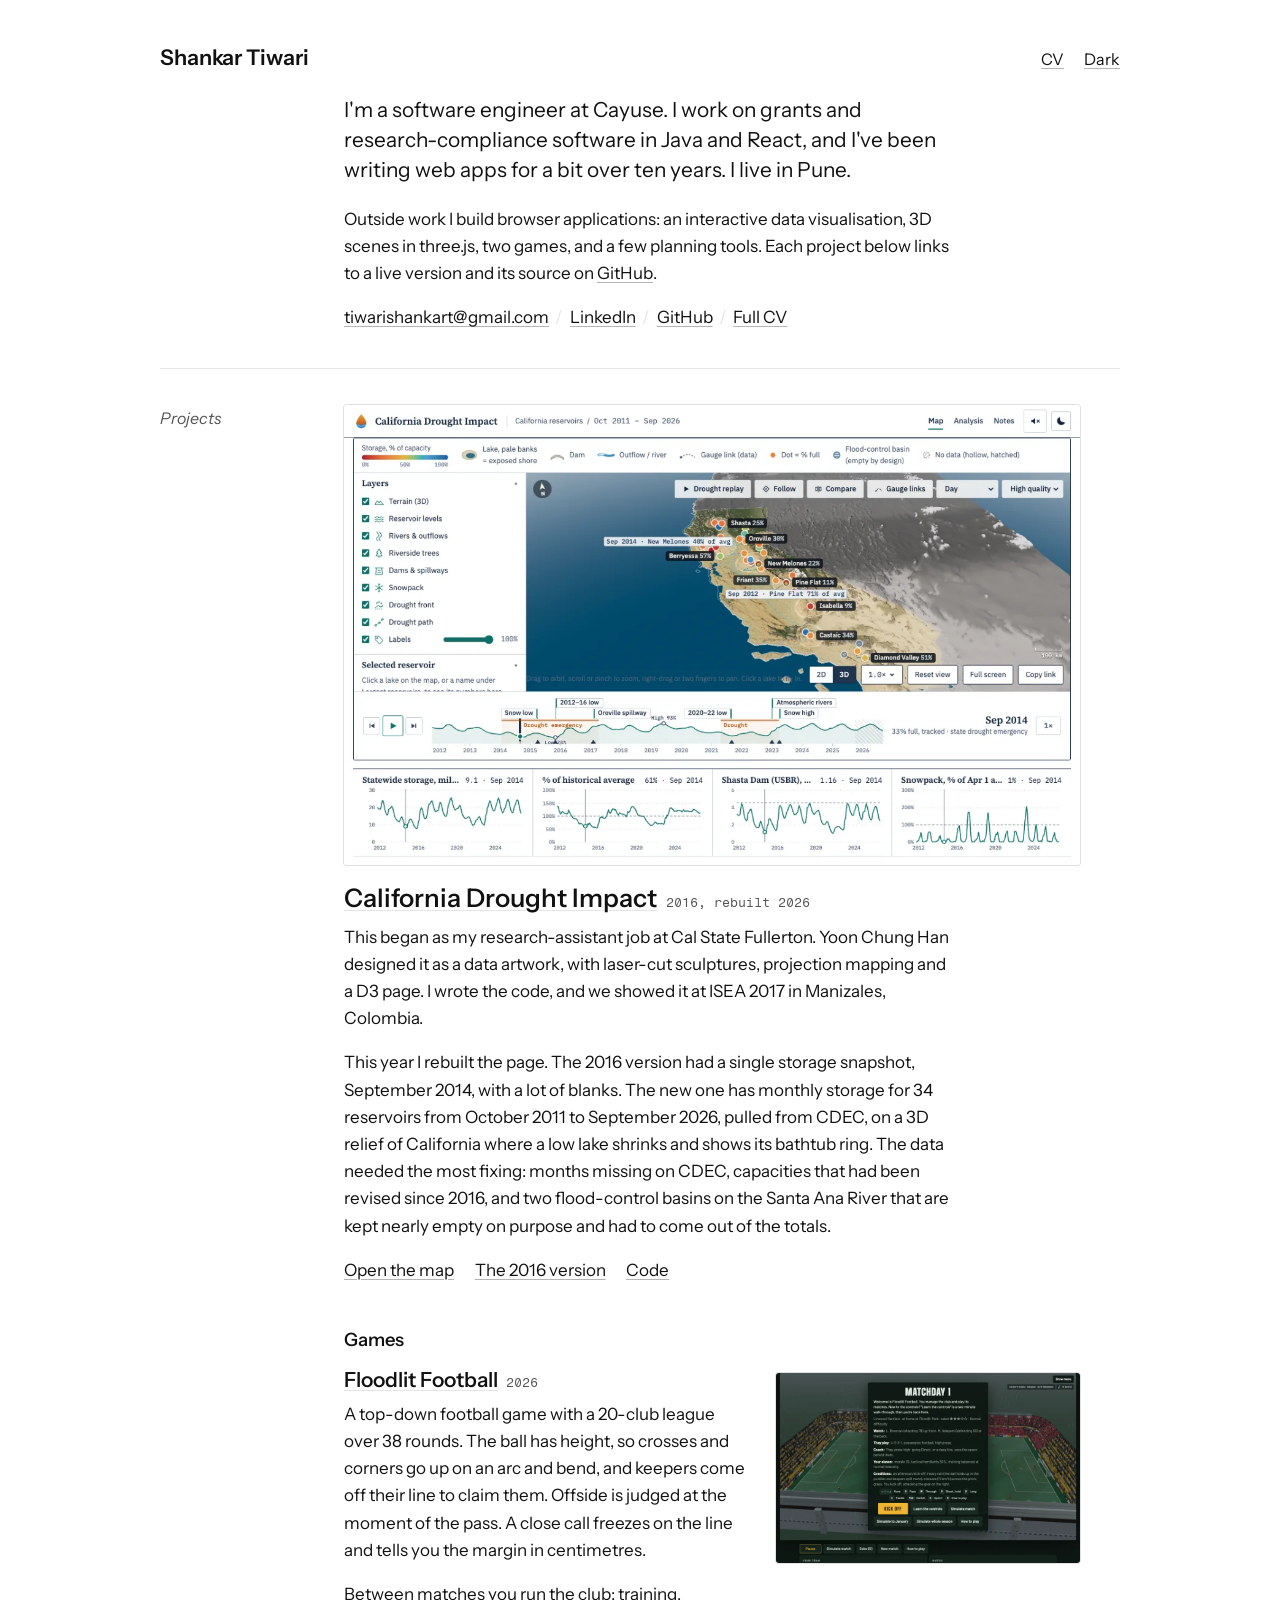
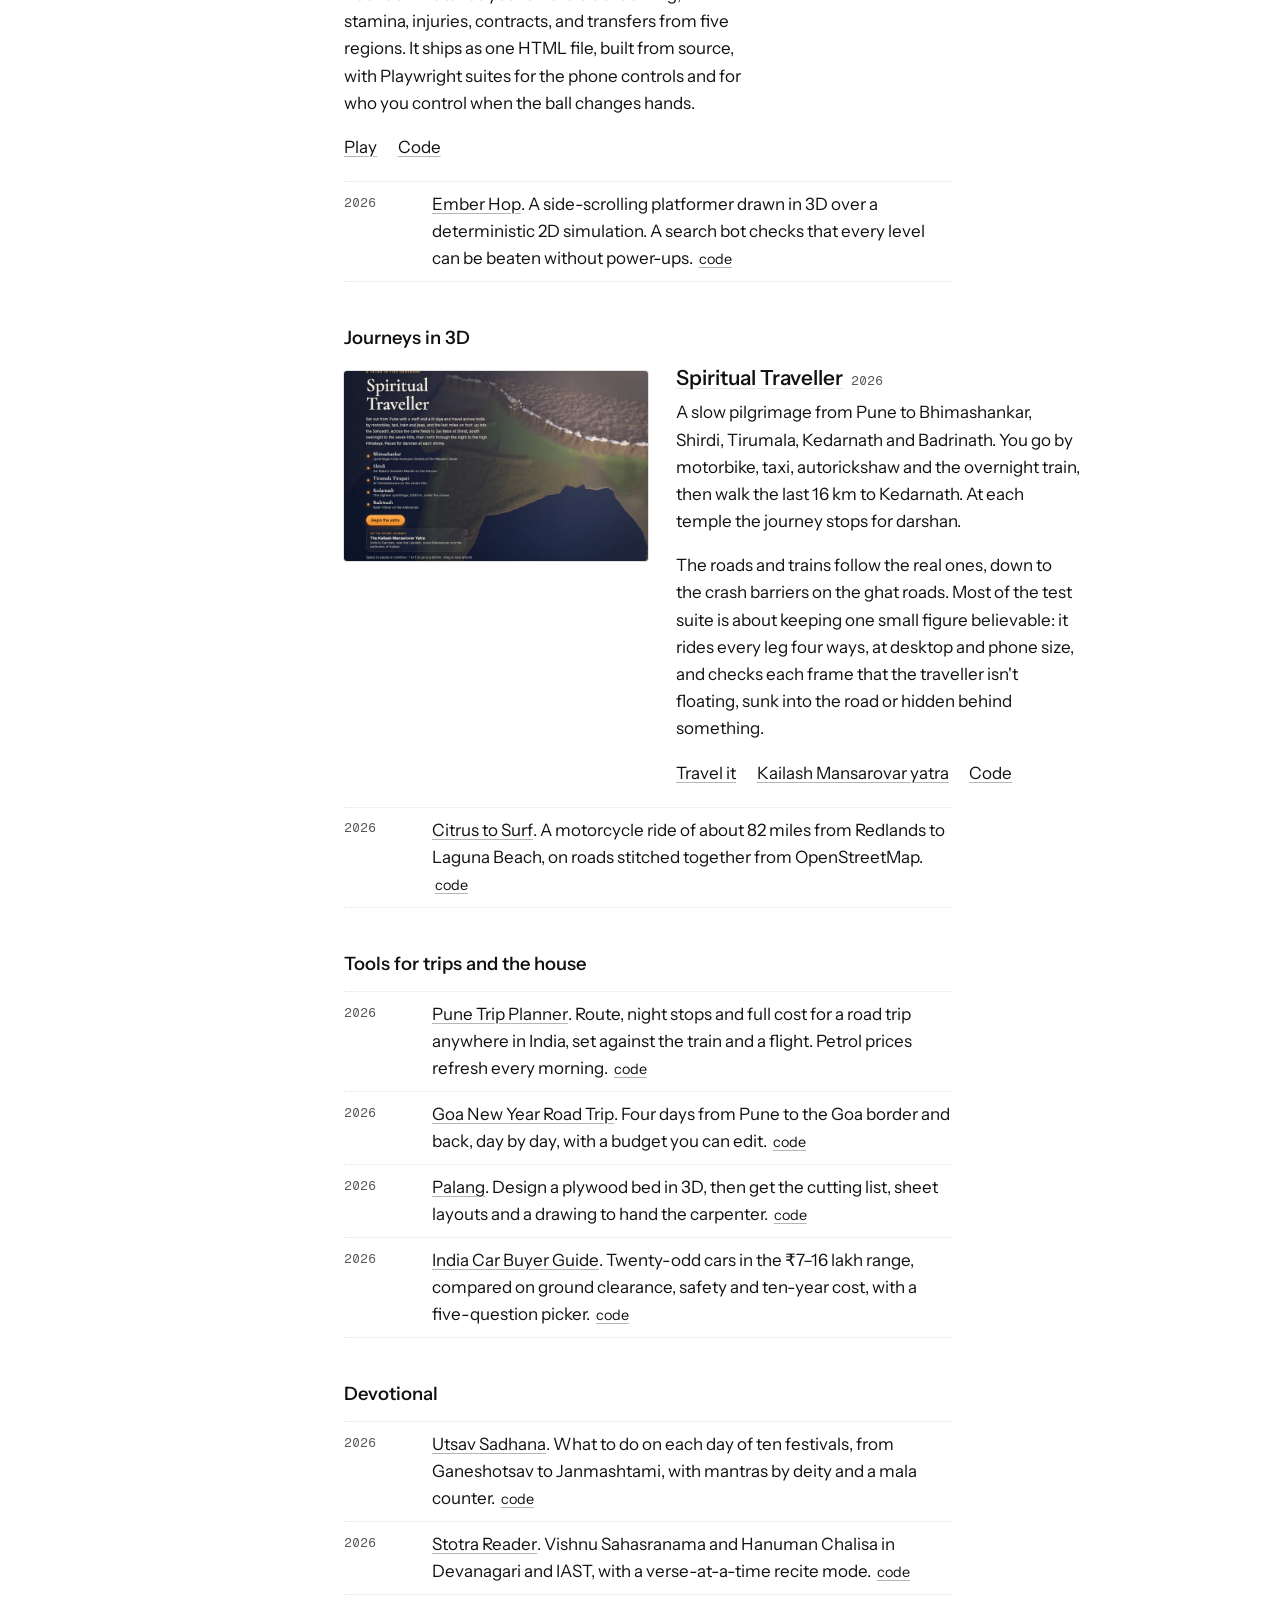
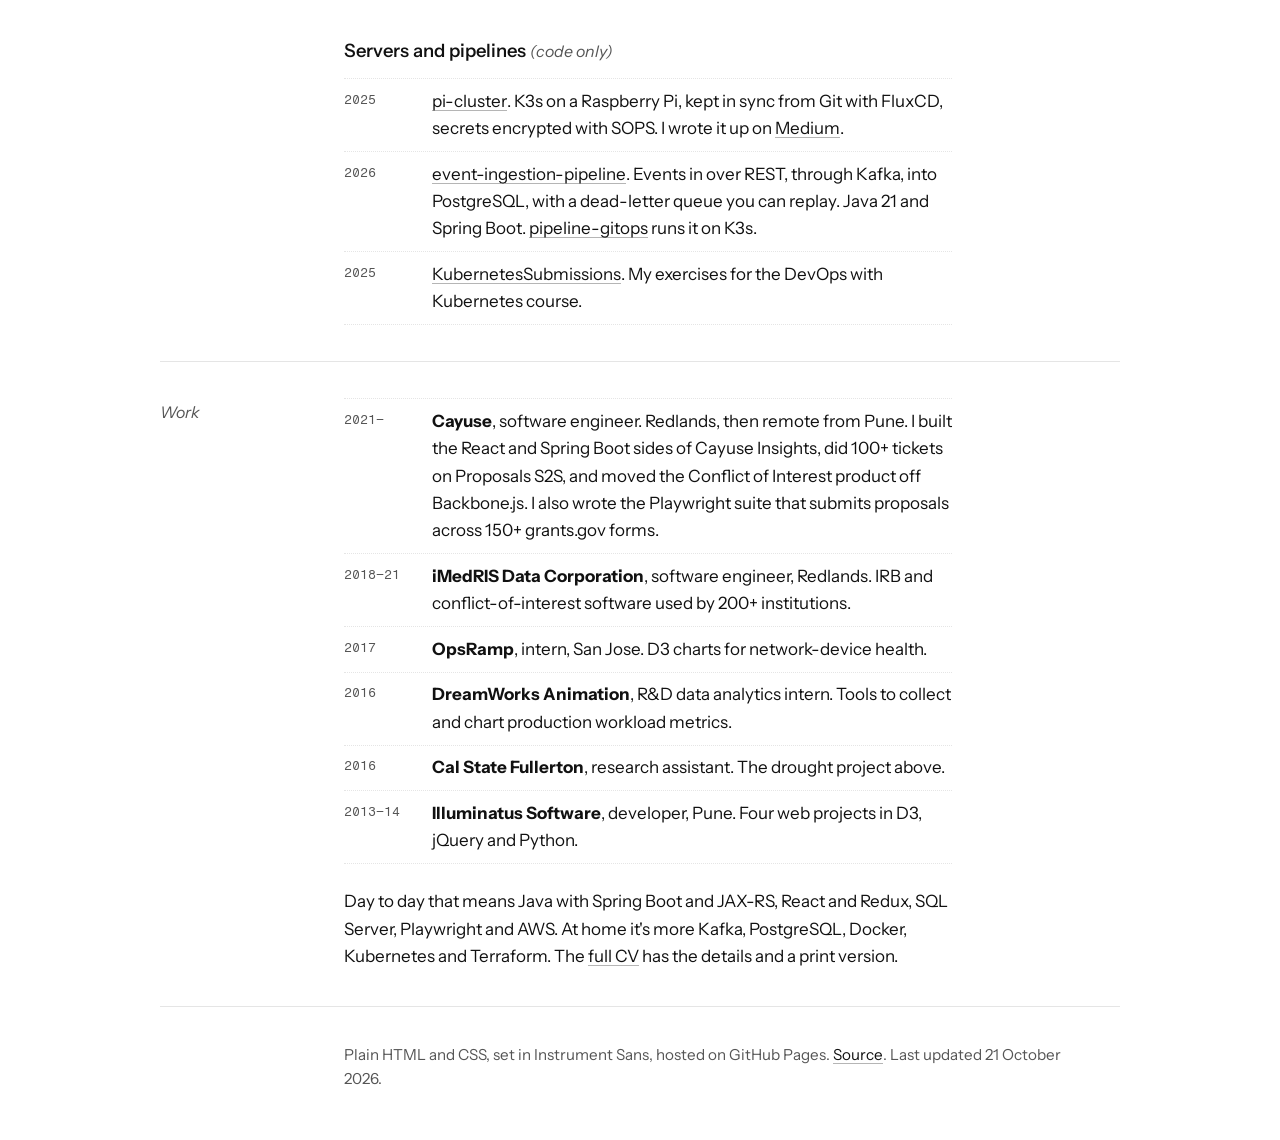
==== commit a3231828: "Type: Instrument Sans, Fragment Mono for years" ====
--- a/index.html
+++ b/index.html
@@ -10,13 +10,12 @@
     <meta property="og:type" content="website">
     <meta property="og:url" content="https://tiwari91.github.io/resume/">
     <meta name="twitter:card" content="summary">
-    <meta name="theme-color" content="#ffffff" media="(prefers-color-scheme: light)">
-    <meta name="theme-color" content="#000000" media="(prefers-color-scheme: dark)">
+    <meta name="theme-color" content="#ffffff">
     <link rel="icon" type="image/svg+xml" href="favicon.svg">
     <script>try{var t=localStorage.getItem('theme');if(t==='light'||t==='dark')document.documentElement.setAttribute('data-theme',t);}catch(e){}</script>
     <link rel="preconnect" href="https://fonts.googleapis.com">
     <link rel="preconnect" href="https://fonts.gstatic.com" crossorigin>
-    <link rel="stylesheet" href="https://fonts.googleapis.com/css2?family=Source+Serif+4:ital,opsz,wght@0,8..60,400;0,8..60,600;1,8..60,400&display=swap">
+    <link rel="stylesheet" href="https://fonts.googleapis.com/css2?family=Instrument+Sans:ital,wght@0,400..700;1,400..700&family=Fragment+Mono&display=swap">
     <link rel="stylesheet" href="style.css">
 </head>
 <body>
@@ -180,7 +179,7 @@
 
     <footer class="block colophon">
         <div class="label" aria-hidden="true"></div>
-        <p class="body">Plain HTML and CSS, set in Source Serif 4, hosted on GitHub Pages. <a href="https://github.com/tiwari91/resume" target="_blank" rel="noopener noreferrer">Source<span class="visually-hidden"> (opens in new tab)</span></a>. Last updated 21 October 2026.</p>
+        <p class="body">Plain HTML and CSS, set in Instrument Sans, hosted on GitHub Pages. <a href="https://github.com/tiwari91/resume" target="_blank" rel="noopener noreferrer">Source<span class="visually-hidden"> (opens in new tab)</span></a>. Last updated 21 October 2026.</p>
     </footer>
 </div>
 
--- a/style.css
+++ b/style.css
@@ -12,18 +12,6 @@
     color-scheme: light;
 }
 
-@media (prefers-color-scheme: dark) {
-    :root:not([data-theme="light"]) {
-        --bg: #000000;
-        --text: #f2f2f2;
-        --muted: #a3a3a3;
-        --rule: #262626;
-        --link: #ffffff;
-        --link-line: #5c5c5c;
-        --shot-edge: rgba(255, 255, 255, .14);
-        color-scheme: dark;
-    }
-}
 
 :root[data-theme="dark"] {
     --bg: #000000;
@@ -44,11 +32,9 @@
     margin: 0;
     background: var(--bg);
     color: var(--text);
-    font-family: "Source Serif 4", "Iowan Old Style", "Palatino Linotype", Palatino, Georgia, serif;
-    font-optical-sizing: auto;
-    font-size: 18px;
+    font-family: "Instrument Sans", ui-sans-serif, system-ui, -apple-system, sans-serif;
+    font-size: 17px;
     line-height: 1.6;
-    font-variant-numeric: oldstyle-nums;
     -webkit-font-smoothing: antialiased;
 }
 
@@ -67,7 +53,7 @@
 
 p { margin: 0 0 1em; }
 
-h1, h2, h3, h4 { font-weight: 600; line-height: 1.25; margin: 0; }
+h1, h2, h3, h4 { font-weight: 550; line-height: 1.25; margin: 0; }
 
 .skip-link {
     position: absolute;
@@ -150,8 +136,9 @@
 
 .year {
     color: var(--muted);
+    font-family: "Fragment Mono", ui-monospace, SFMono-Regular, Menlo, monospace;
     font-weight: 400;
-    font-size: .9rem;
+    font-size: .8rem;
     white-space: nowrap;
 }
 h3 .year, h4 .year { margin-left: .35em; }
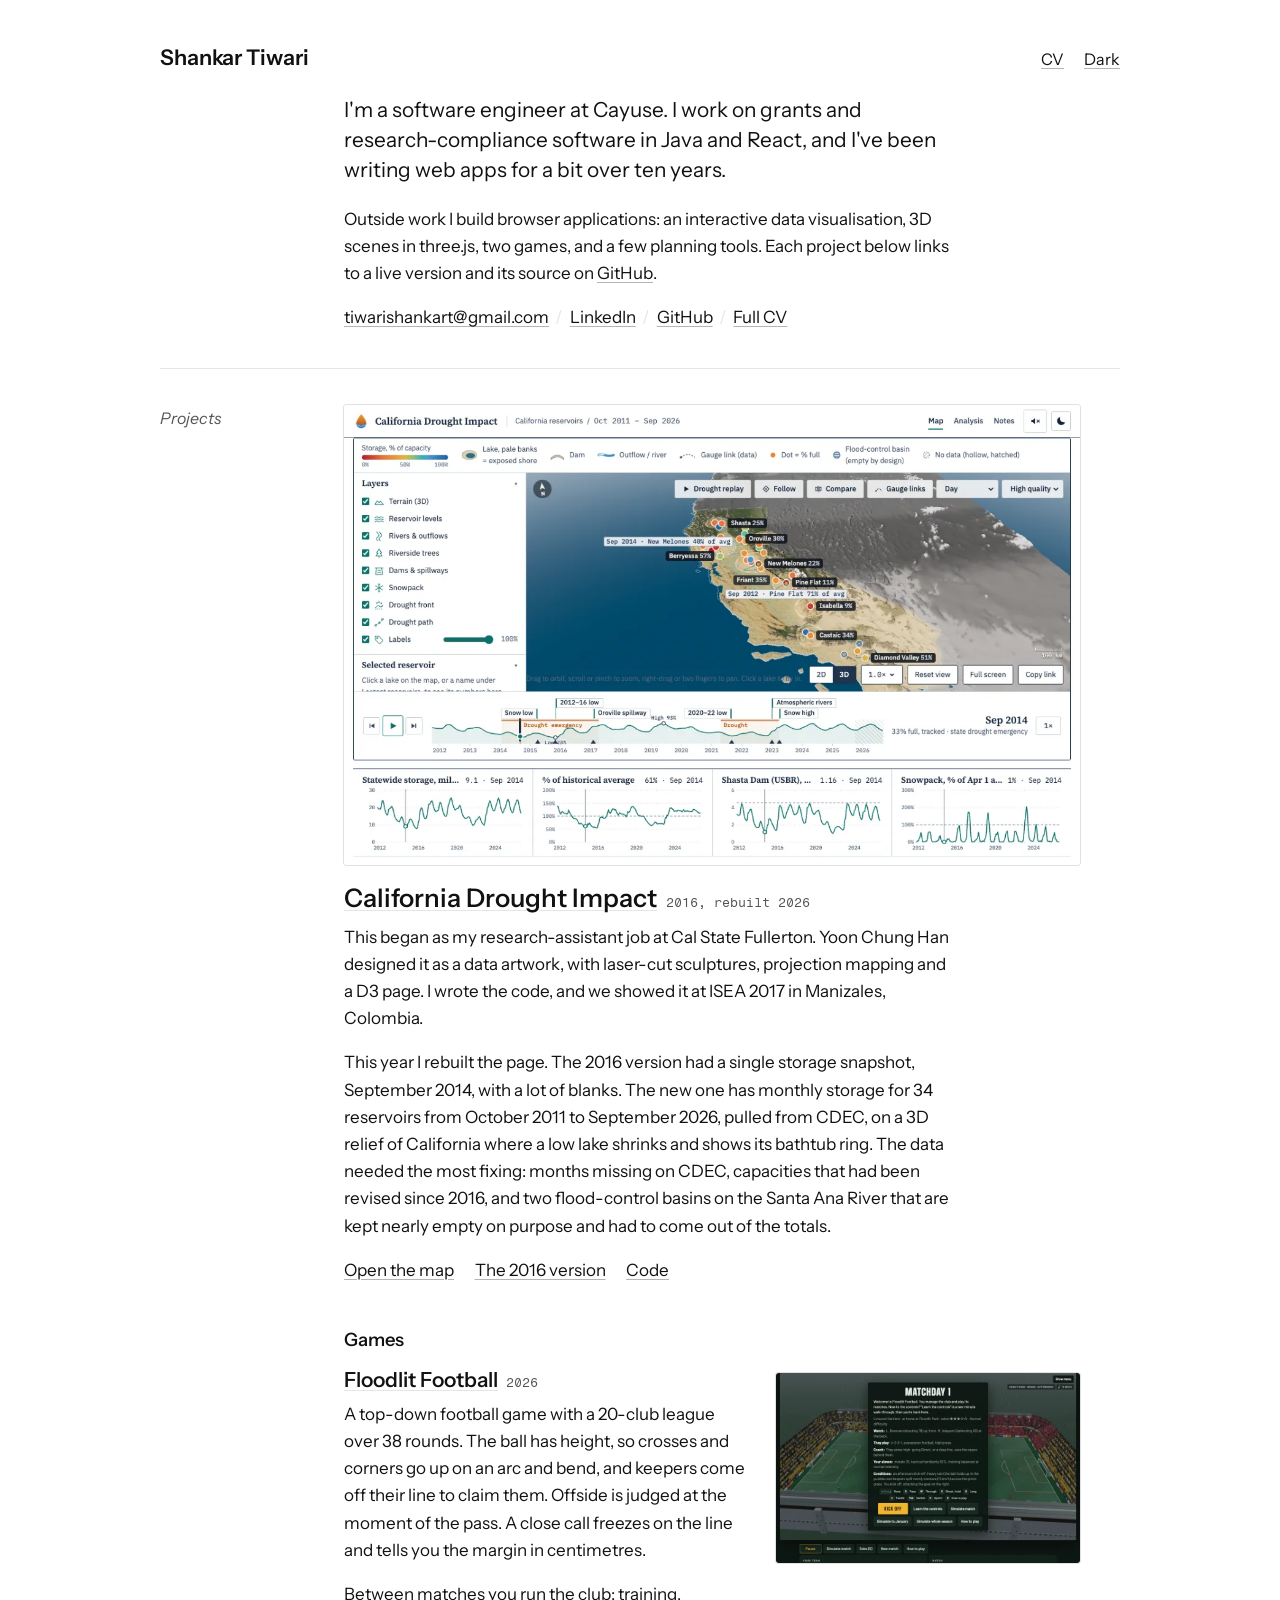
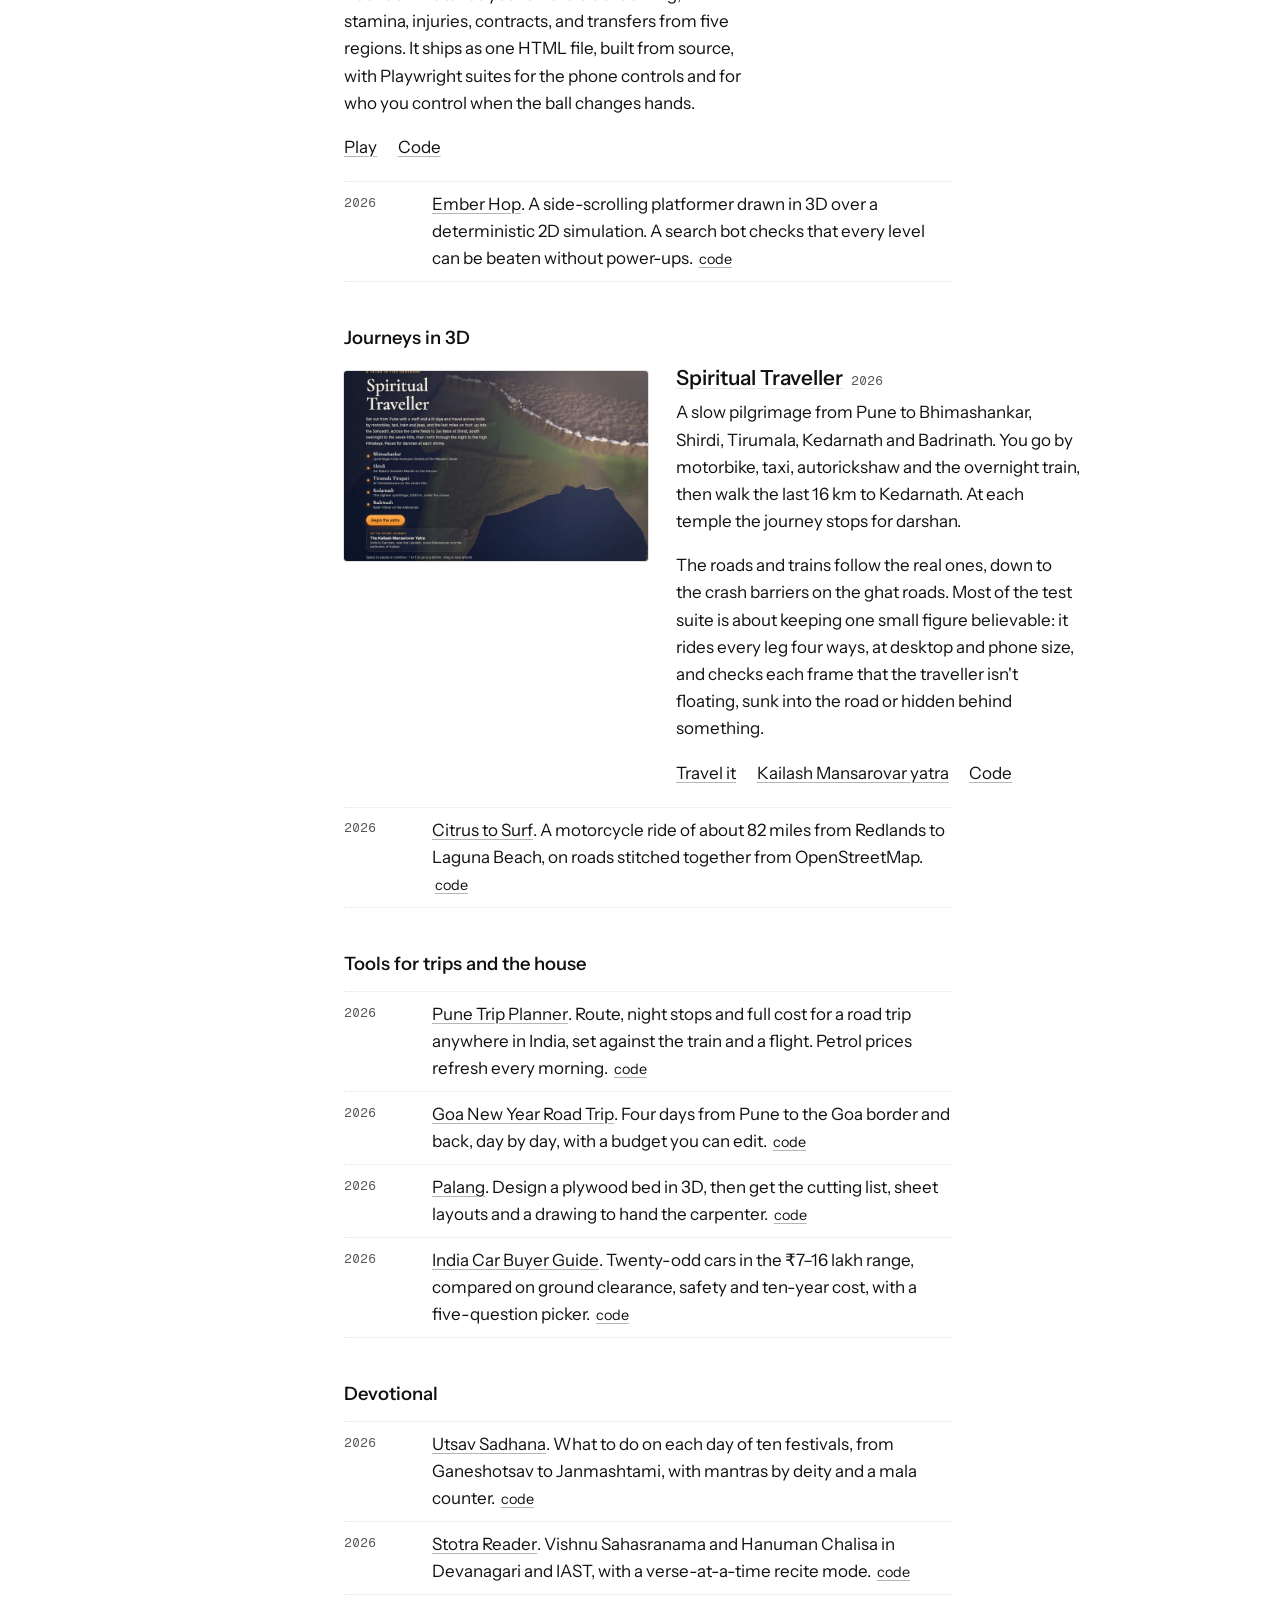
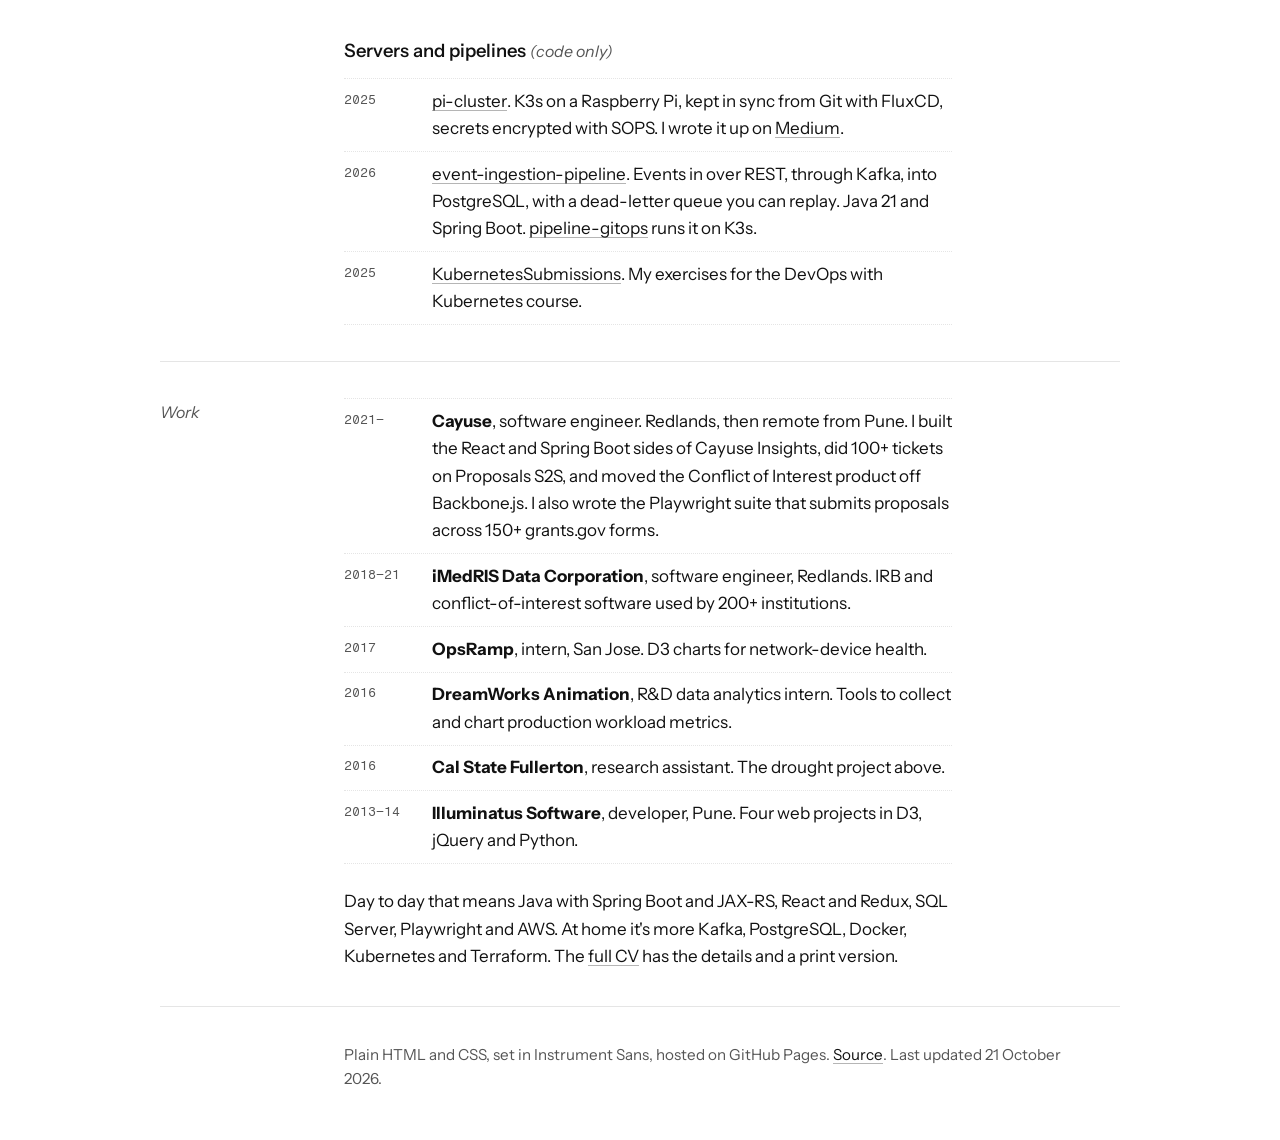
==== commit b70f7fa8: "Intro: drop location" ====
--- a/index.html
+++ b/index.html
@@ -8,7 +8,7 @@
     <meta property="og:title" content="Shankar Tiwari">
     <meta property="og:description" content="Software engineer in Pune. Java and React at work; browser games, 3D journeys and small tools at home.">
     <meta property="og:type" content="website">
-    <meta property="og:url" content="https://tiwari91.github.io/resume/">
+    <meta property="og:url" content="https://tiwari91.github.io/">
     <meta name="twitter:card" content="summary">
     <meta name="theme-color" content="#ffffff">
     <link rel="icon" type="image/svg+xml" href="favicon.svg">
@@ -34,7 +34,7 @@
         <section class="block intro" aria-label="About">
             <div class="label" aria-hidden="true"></div>
             <div class="body">
-                <p class="lede">I'm a software engineer at Cayuse. I work on grants and research-compliance software in Java and React, and I've been writing web apps for a bit over ten years. I live in Pune.</p>
+                <p class="lede">I'm a software engineer at Cayuse. I work on grants and research-compliance software in Java and React, and I've been writing web apps for a bit over ten years.</p>
                 <p>Outside work I build browser applications: an interactive data visualisation, 3D scenes in three.js, two games, and a few planning tools. Each project below links to a live version and its source on <a href="https://github.com/tiwari91/" target="_blank" rel="noopener noreferrer">GitHub<span class="visually-hidden"> (opens in new tab)</span></a>.</p>
                 <p class="contact"><a href="mailto:tiwarishankart@gmail.com">tiwarishankart@gmail.com</a> <span aria-hidden="true">/</span> <a href="https://www.linkedin.com/in/shankatiwari91/" target="_blank" rel="noopener noreferrer">LinkedIn<span class="visually-hidden"> (opens in new tab)</span></a> <span aria-hidden="true">/</span> <a href="https://github.com/tiwari91/" target="_blank" rel="noopener noreferrer">GitHub<span class="visually-hidden"> (opens in new tab)</span></a> <span aria-hidden="true">/</span> <a href="cv.html">Full CV</a></p>
             </div>
@@ -179,7 +179,7 @@
 
     <footer class="block colophon">
         <div class="label" aria-hidden="true"></div>
-        <p class="body">Plain HTML and CSS, set in Instrument Sans, hosted on GitHub Pages. <a href="https://github.com/tiwari91/resume" target="_blank" rel="noopener noreferrer">Source<span class="visually-hidden"> (opens in new tab)</span></a>. Last updated 21 October 2026.</p>
+        <p class="body">Plain HTML and CSS, set in Instrument Sans, hosted on GitHub Pages. <a href="https://github.com/tiwari91/tiwari91.github.io" target="_blank" rel="noopener noreferrer">Source<span class="visually-hidden"> (opens in new tab)</span></a>. Last updated 21 October 2026.</p>
     </footer>
 </div>
 
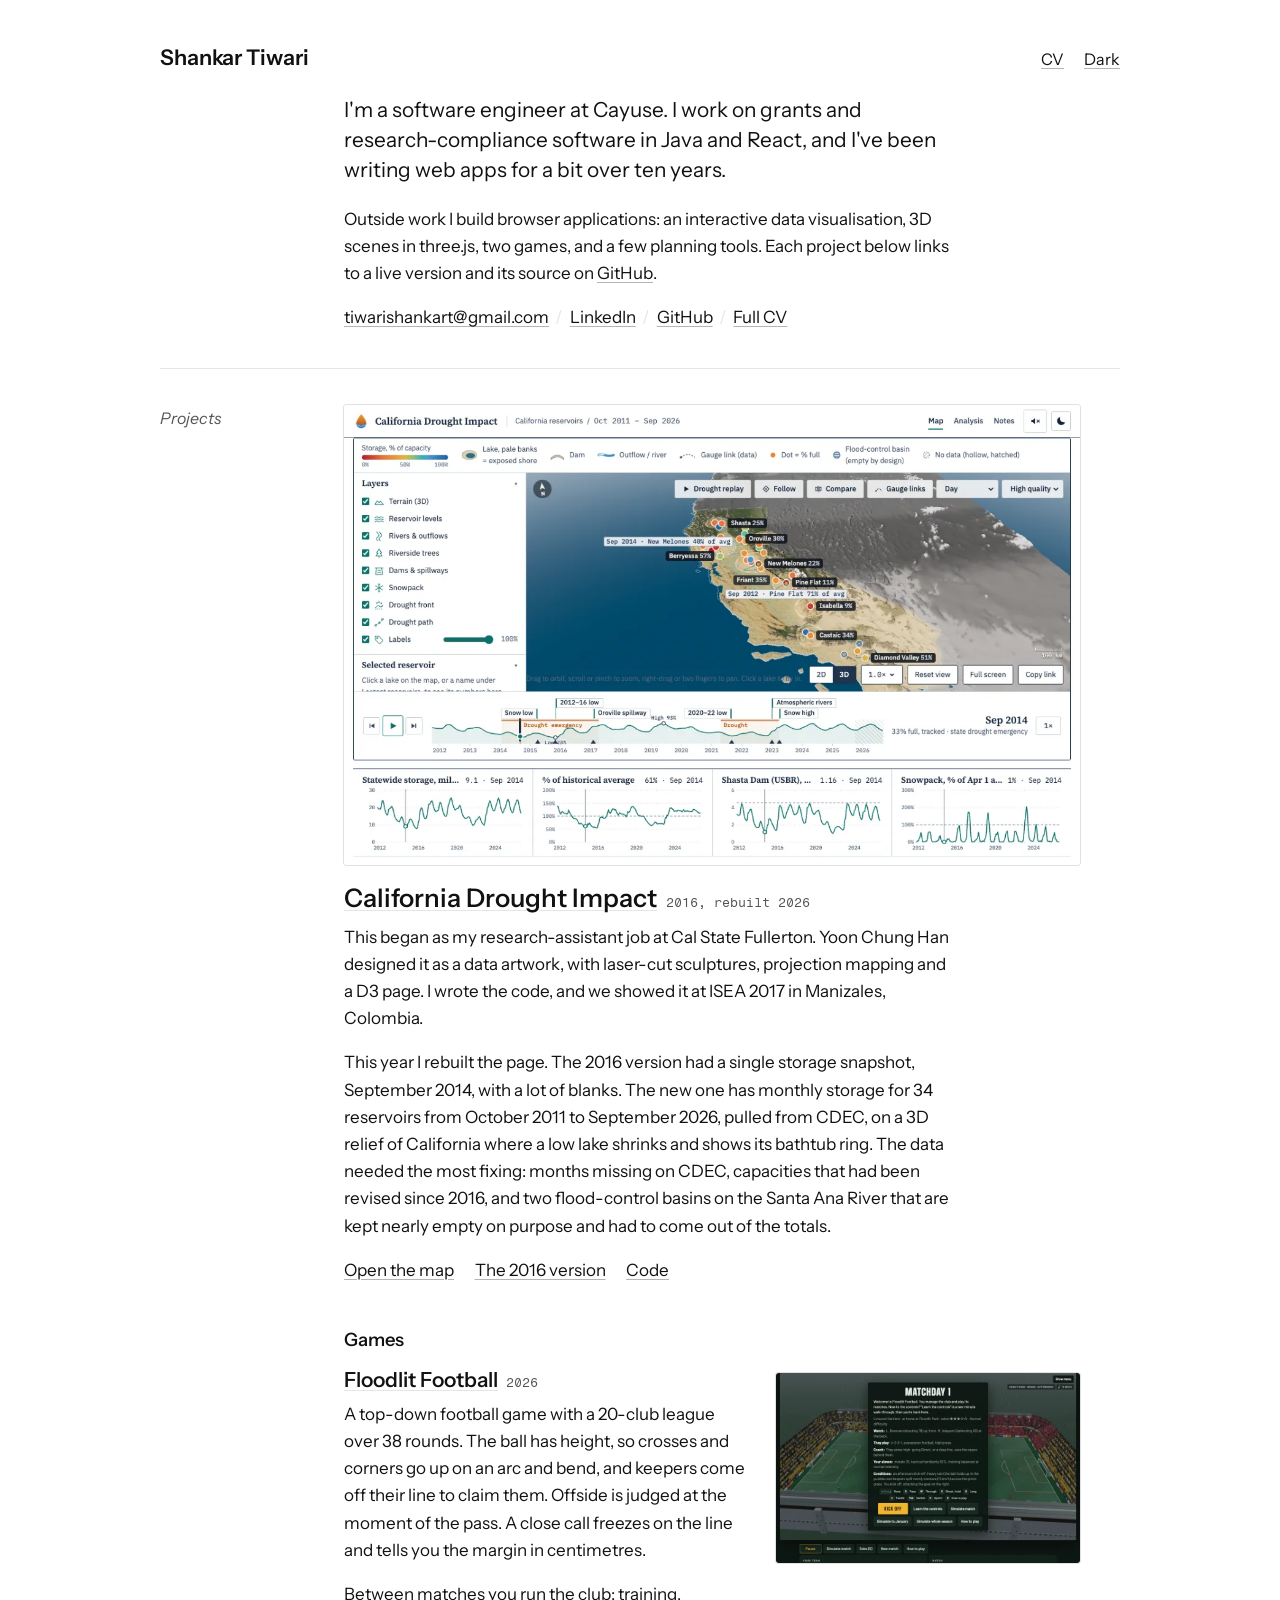
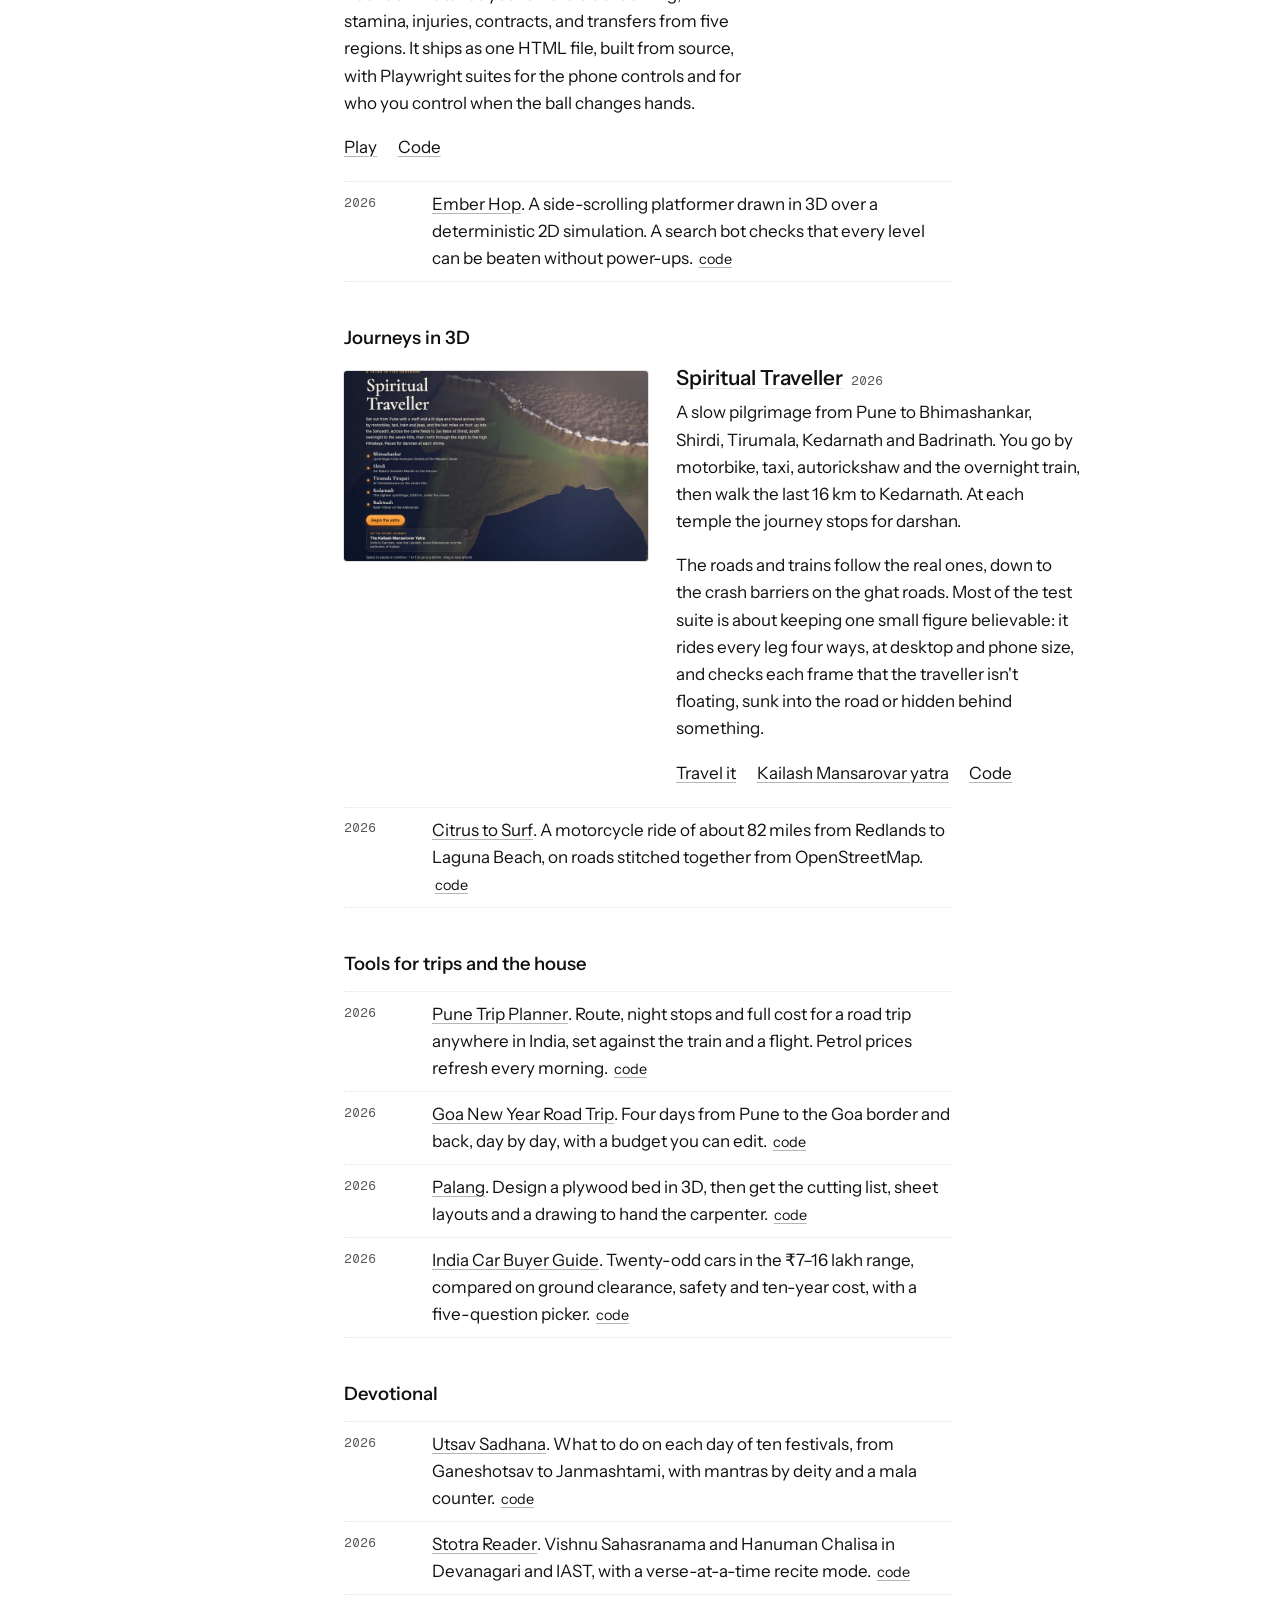
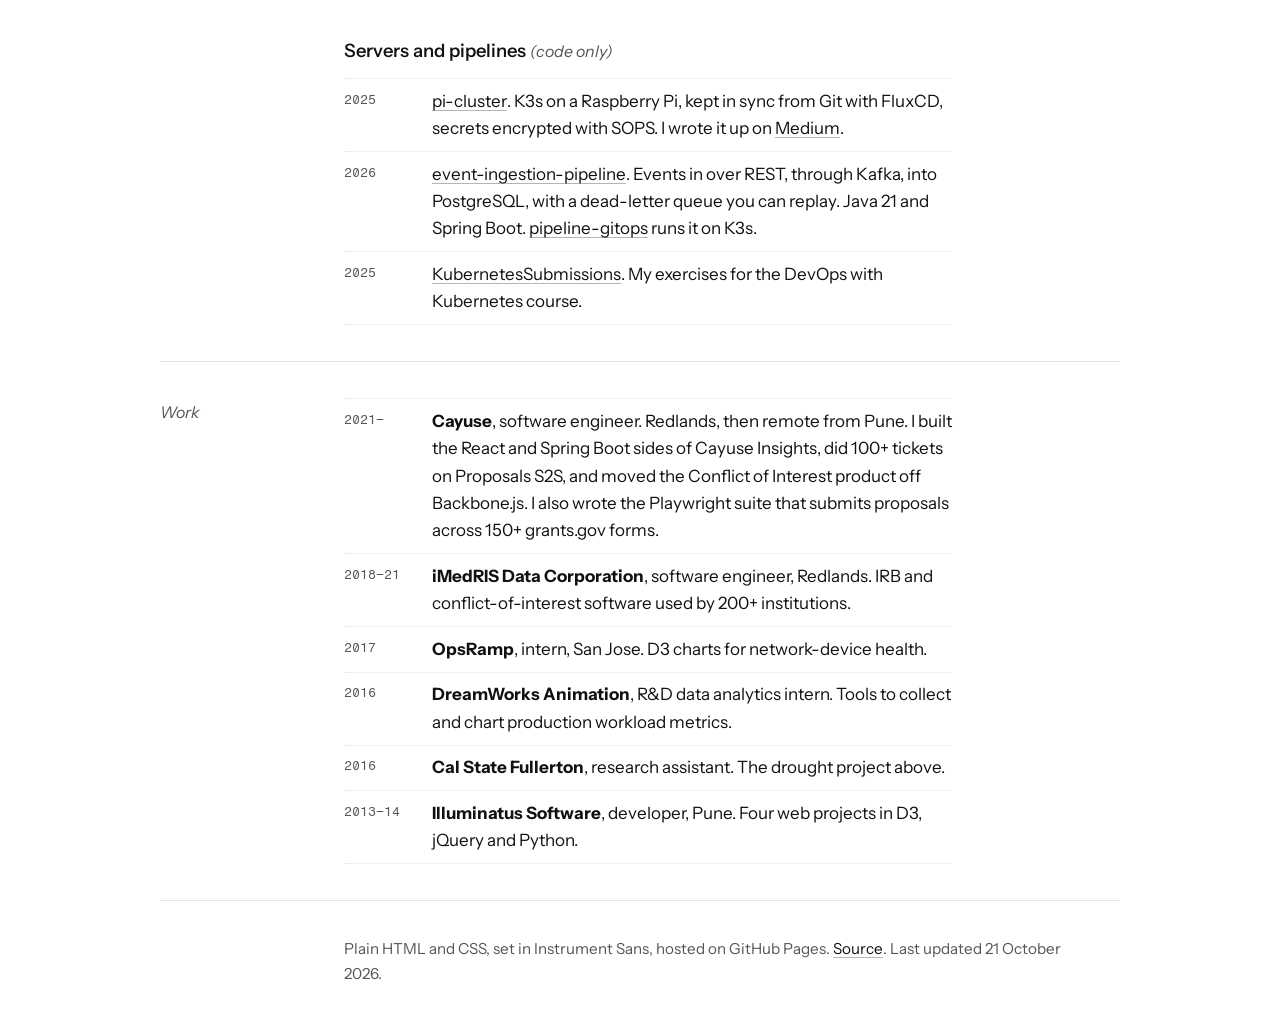
==== commit c96dcbba: "Work section: drop the tools paragraph" ====
--- a/index.html
+++ b/index.html
@@ -172,7 +172,6 @@
                         <div><strong>Illuminatus Software</strong>, developer, Pune. Four web projects in D3, jQuery and Python.</div>
                     </li>
                 </ul>
-                <p>Day to day that means Java with Spring Boot and JAX-RS, React and Redux, SQL Server, Playwright and AWS. At home it's more Kafka, PostgreSQL, Docker, Kubernetes and Terraform. The <a href="cv.html">full CV</a> has the details and a print version.</p>
             </div>
         </section>
     </main>
